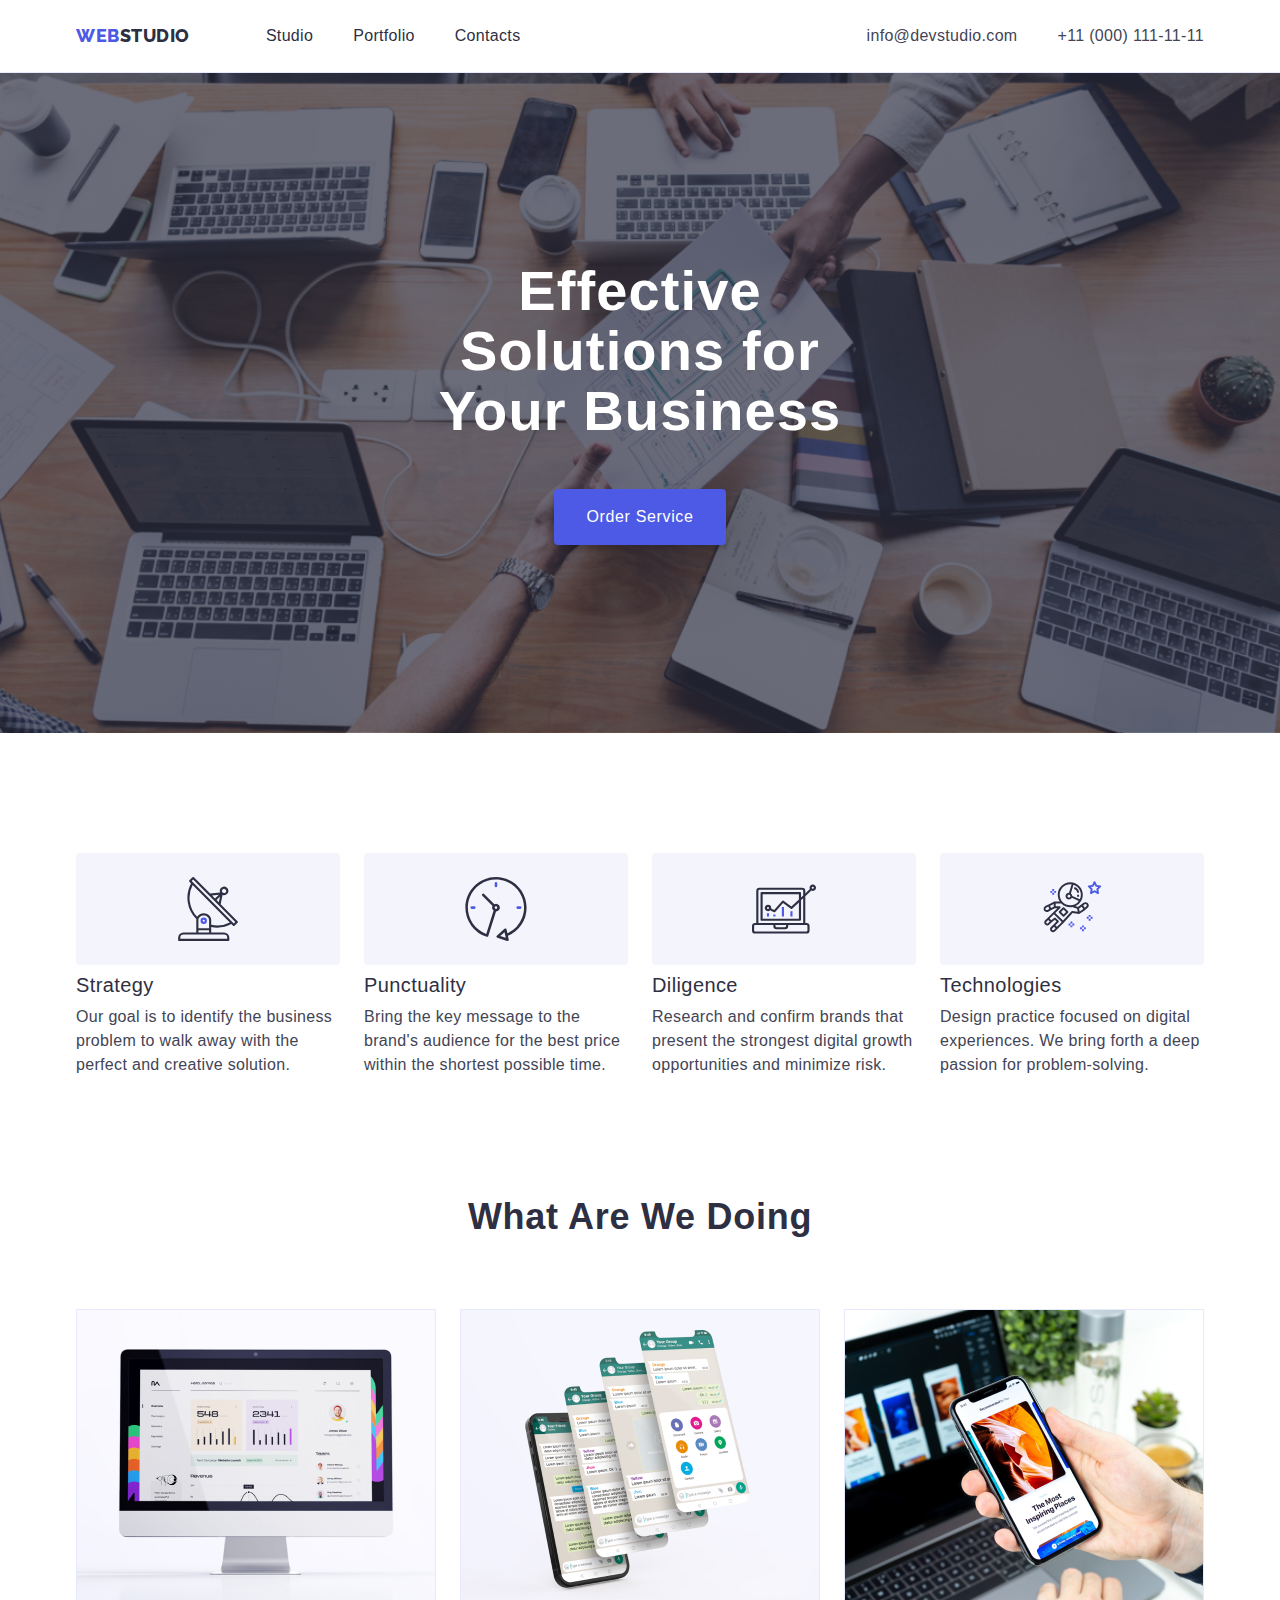
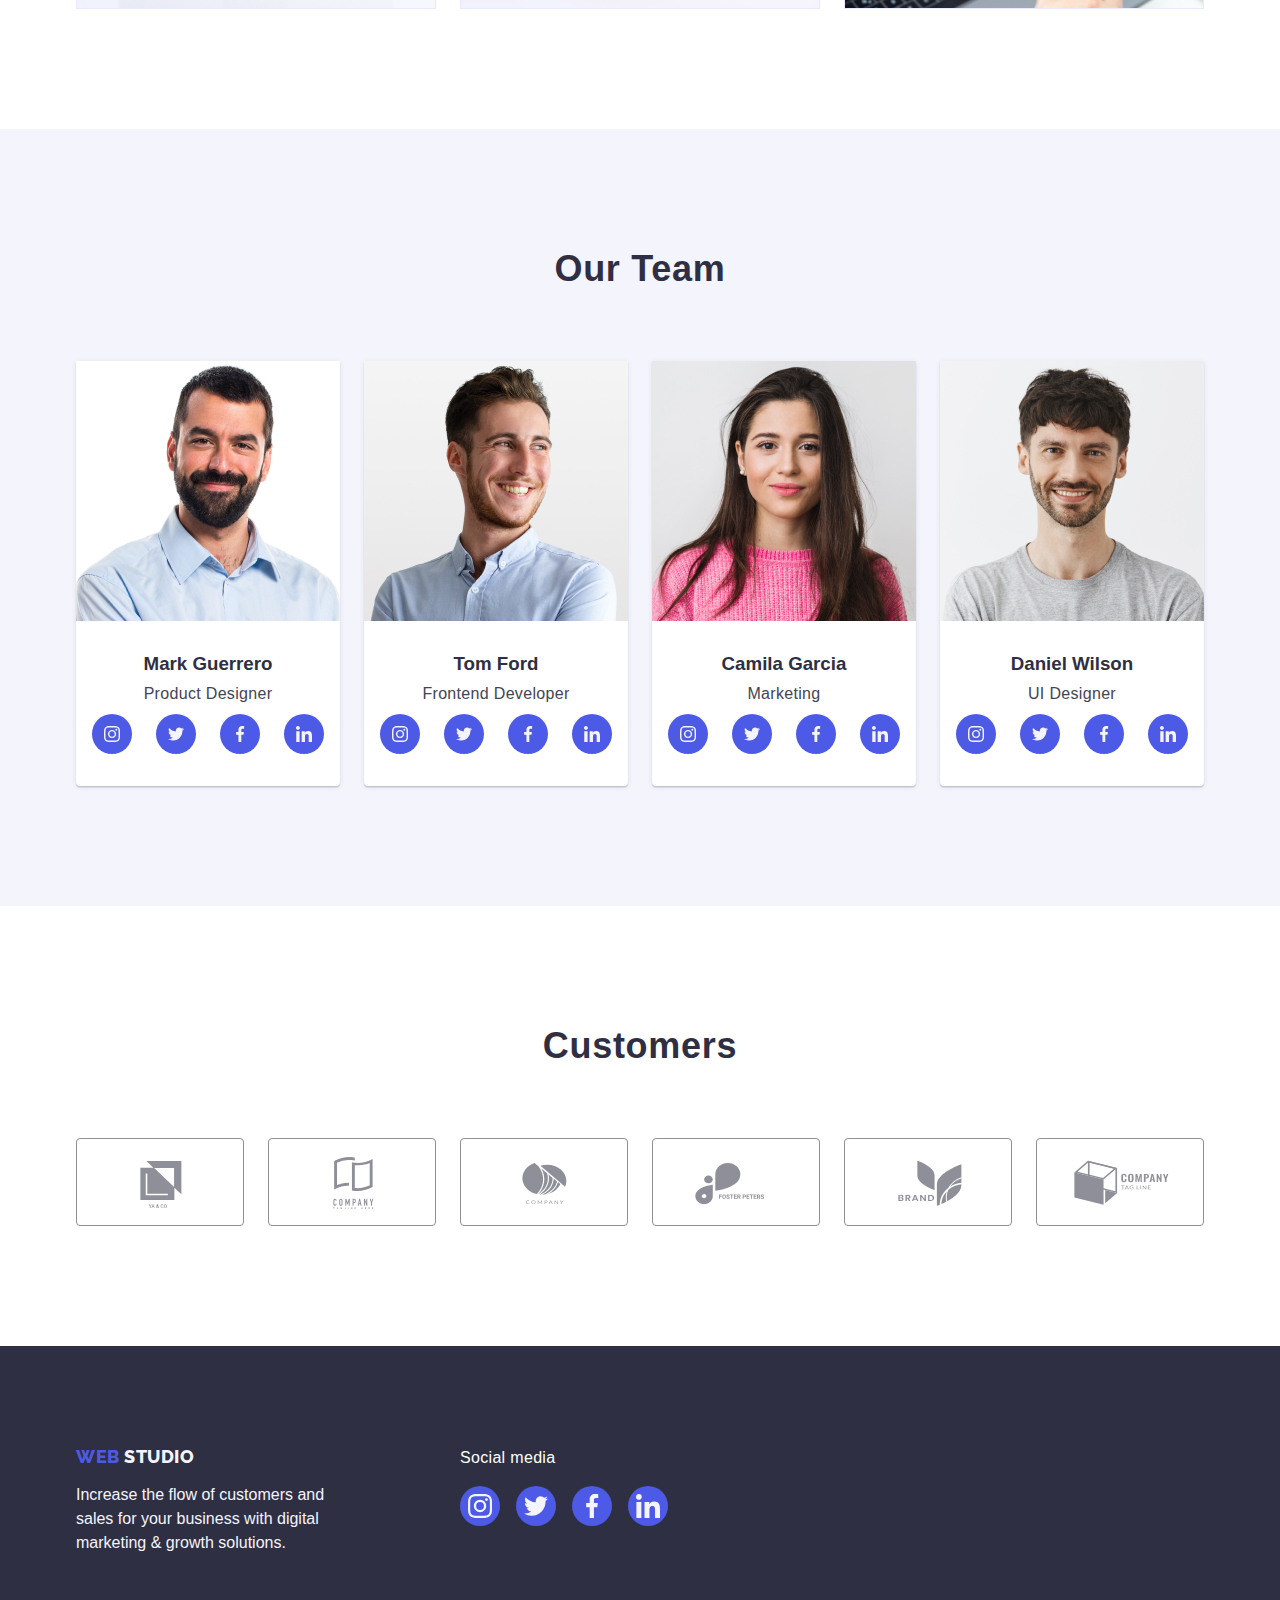
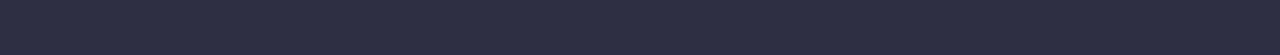
==== index.html @ 5737f711 "/" ====
<!DOCTYPE html>
<html lang="en">
  <head>
    <meta charset="UTF-8" />
    <meta http-equiv="X-UA-Compatible" content="IE=edge" />
    <meta name="viewport" content="width=device-width, initial-scale=1.0" />
    <title>Effective Solutions for Your Business</title>
    <link rel="preconnect" href="https://fonts.googleapis.com" />
    <link rel="preconnect" href="https://fonts.gstatic.com" crossorigin />
    <link
      href="https://fonts.googleapis.com/css2?family=Raleway:wght@800family=Roboto:wght@400;500;700display=swap"
      rel="stylesheet"
    />
    <link rel="stylesheet" href="./css/modern-normalize.min.css" />
    <link rel="stylesheet" href="./css/styles.css" />
  </head>
  <body class="body">
    <!-- Header section      -->
    <header class="header">
      <div class="header-div container">
        <nav class="header-nav">
          <!-- Logo -->

          <a href="./index.html" class="header-logo link"
            >Web <span class="header-span-logo">Studio</span></a
          >

          <!--Menu Nav -->
          <ul class="header-nav-list list">
            <li>
              <a href="./index.html" class="header-list-menu link">Studio</a>
            </li>
            <li>
              <a href="./portfolio.html" class="header-list-menu link"
                >Portfolio</a
              >
            </li>
            <li>
              <a href="" class="header-list-menu link">Contacts</a>
            </li>
          </ul>
        </nav>

        <address class="address">
          <ul class="list-contacts list">
            <li>
              <a href="mailto:info@devstudio.com" class="info link"
                >info@devstudio.com</a
              >
            </li>
            <li>
              <a href="tel:+110001111111" class="info link"
                >+11 (000) 111-11-11
              </a>
            </li>
          </ul>
        </address>
      </div>
    </header>

    <!-- Main    -->
    <main>
      <!-- Hero section   -->

      <section class="hero-section">
        <div class="hero-div container">
          <h1 class="title-hero">Effective Solutions for Your Business</h1>
          <button type="button" class="hero-button">Order Service</button>
        </div>
      </section>

      <!-- section 1  -->
      <section class="section-one">
        <div class="container">
          <h2 class="title-section-one visually-hidden">Our benefits</h2>
          <ul class="setion-one-list list">
            <li class="section-one-list-features">
              <div class="section-one-div">
                <svg class="benefits-icon" width="64" height="64">
                  <use href="./images/icons.svg#icon-antenna"></use> 
                </svg>
              </div>
              <h3 class="title-hthree">Strategy</h3>
              <p class="paragraph-hthree">
                Our goal is to identify the business problem to walk away with
                the perfect and creative solution.
              </p>
            </li>
            <li class="section-one-list-features">
              <div class="section-one-div">
                <svg class="benefits-icon" width="64" height="64">
                  <use href="./images/icons.svg#icon-clock"></use> 
                </svg>
              </div>
              <h3 class="title-hthree">Punctuality</h3>
              <p class="paragraph-hthree">
                Bring the key message to the brand's audience for the best price
                within the shortest possible time.
              </p>
            </li>
            <li class="section-one-list-features">
              <div class="section-one-div">
                <svg class="benefits-icon" width="64" height="64">
                  <use href="./images/icons.svg#icon-diagram"></use> 
                </svg>
              </div>
              <h3 class="title-hthree">Diligence</h3>
              <p class="paragraph-hthree">
                Research and confirm brands that present the strongest digital
                growth opportunities and minimize risk.
              </p>
            </li>
            <li class="section-one-list-features">
              <div class="section-one-div">
                <svg class="benefits-icon" width="64" height="64">
                  <use href="./images/icons.svg#icon-astronaut"></use> 
                </svg>
              </div>
              <h3 class="title-hthree">Technologies</h3>
              <p class="paragraph-hthree">
                Design practice focused on digital experiences. We bring forth a
                deep passion for problem-solving.
              </p>
            </li>
          </ul>
        </div>
      </section>

      <!-- section 2  -->
      <section class="section-two">
        <div class="container">
          <h2 class="title-section">What are we doing</h2>

          <ul class="section-two-list list">
            <li class="section-two-list-work">
              <img src="./images/section-2/img1.jpg" alt="img 1" width="360" />
            </li>
            <li class="section-two-list-work">
              <img src="./images/section-2/img2.jpg" alt="img 2" width="360" />
            </li>
            <li class="section-two-list-work">
              <img src="./images/section-2/img3.jpg" alt="img 3" width="360" />
            </li>
          </ul>
        </div>
      </section>

      <!-- section 3  -->
      <section class="section-three">
        <div class="container">
          <h2 class="title-section">Our Team</h2>
          <ul class="section-three-list list">
            <li class="section-three-list-team">
              <img
                src="./images/section-3/img-1.jpg"
                alt="Product Designer"
                width="264"
              />
              <div class="section-three-div">
                <h3 class="title-team">Mark Guerrero</h3>
                <p class="paragraph-team">Product Designer</p>
                <ul class="team-soc-list list">
                  <li class="team-soc-item">
                    <a
                      href=""
                      class="team-soc-link link"
                      target="_blank"
                      rel="noopener noreferrer"
                      ><svg class="team-soc-icon" width="16" height="16">
                        <use
                          href="./images/icons.svg#icon-instagram" 
                        ></use></svg></a>
                  </li>
                  <li class="team-soc-item">
                    <a
                      href=""
                      class="team-soc-link link"
                      target="_blank"
                      rel="noopener noreferrer"
                      ><svg class="team-soc-icon" width="16" height="16">
                        <use
                          href="./images/icons.svg#icon-twitter" 
                        ></use></svg></a>
                  </li>
                  <li class="team-soc-item">
                    <a
                      href=""
                      class="team-soc-link link"
                      target="_blank"
                      rel="noopener noreferrer"
                      ><svg class="team-soc-icon" width="16" height="16">
                        <use
                          href="./images/icons.svg#icon-facebook" 
                        ></use></svg></a>
                  </li>
                  <li class="team-soc-item">
                    <a
                      href=""
                      class="team-soc-link link"
                      target="_blank"
                      rel="noopener noreferrer"
                      ><svg class="team-soc-icon" width="16" height="16">
                        <use
                          href="./images/icons.svg#icon-linkedin" 
                        ></use></svg></a>
                  </li>
                </ul>
              </div>
            </li>
            <li class="section-three-list-team">
              <img
                src="./images/section-3/img-2.jpg"
                alt="Frontend Developer"
                width="264"
              />
              <div class="section-three-div">
                <h3 class="title-team">Tom Ford</h3>
                <p class="paragraph-team">Frontend Developer</p>
                <ul class="team-soc-list list">
                  <li class="team-soc-item">
                    <a
                      href=""
                      class="team-soc-link link"
                      target="_blank"
                      rel="noopener noreferrer"
                    ><svg class="team-soc-icon" width="16" height="16">
                      <use href="./images/icons.svg#icon-instagram" ></use>
                    </svg></a>
                  </li>
                  <li class="team-soc-item">
                    <a
                      href=""
                      class="team-soc-link link"
                      target="_blank"
                      rel="noopener noreferrer"
                    ><svg class="team-soc-icon" width="16" height="16">
                      <use href="./images/icons.svg#icon-twitter" ></use>
                    </svg></a>
                  </li>
                  <li class="team-soc-item">
                    <a
                      href=""
                      class="team-soc-link link"
                      target="_blank"
                      rel="noopener noreferrer"
                    ><svg class="team-soc-icon" width="16" height="16">
                      <use href="./images/icons.svg#icon-facebook" ></use>
                    </svg></a>
                  </li>
                  <li class="team-soc-item">
                    <a
                      href=""
                      class="team-soc-link link"
                      target="_blank"
                      rel="noopener noreferrer"
                    ><svg class="team-soc-icon" width="16" height="16">
                      <use href="./images/icons.svg#icon-linkedin" ></use>
                    </svg></a>
                  </li>
                </ul>
              </div>
            </li>
            <li class="section-three-list-team">
              <img
                src="./images/section-3/img-3.jpg"
                alt="Marketing"
                width="264"
              />
              <div class="section-three-div">
                <h3 class="title-team">Camila Garcia</h3>
                <p class="paragraph-team">Marketing</p>
                <ul class="team-soc-list list">
                  <li class="team-soc-item">
                    <a
                      href=""
                      class="team-soc-link link"
                      target="_blank"
                      rel="noopener noreferrer"
                    > <svg class="team-soc-icon" width="16" height="16">
                      <use href="./images/icons.svg#icon-instagram" ></use>
                    </svg></a>
                  </li>
                  <li class="team-soc-item">
                    <a
                      href=""
                      class="team-soc-link link"
                      target="_blank"
                      rel="noopener noreferrer"
                    > <svg class="team-soc-icon" width="16" height="16">
                      <use href="./images/icons.svg#icon-twitter" ></use>
                    </svg></a>
                  </li>
                  <li class="team-soc-item">
                    <a
                      href=""
                      class="team-soc-link link"
                      target="_blank"
                      rel="noopener noreferrer"
                    > <svg class="team-soc-icon" width="16" height="16">
                      <use href="./images/icons.svg#icon-facebook" ></use>
                    </svg></a>
                  </li>
                  <li class="team-soc-item">
                    <a
                      href=""
                      class="team-soc-link link"
                      target="_blank"
                      rel="noopener noreferrer"
                    > <svg class="team-soc-icon" width="16" height="16">
                      <use href="./images/icons.svg#icon-linkedin" ></use>
                    </svg></a>
                  </li>
                </ul>
              </div>
            </li>
            <li class="section-three-list-team">
              <img
                src="./images/section-3/img-4.jpg"
                alt="UI Designer"
                width="264"
              />
              <div class="section-three-div">
                <h3 class="title-team">Daniel Wilson</h3>
                <p class="paragraph-team">UI Designer</p>
                <ul class="team-soc-list list">
                  <li class="team-soc-item">
                    <a
                      href=""
                      class="team-soc-link link"
                      target="_blank"
                      rel="noopener noreferrer"
                    ><svg class="team-soc-icon" width="16" height="16">
                      <use href="./images/icons.svg#icon-instagram" ></use>
                    </svg></a>
                  </li>
                  <li class="team-soc-item">
                    <a
                      href=""
                      class="team-soc-link link"
                      target="_blank"
                      rel="noopener noreferrer"
                    ><svg class="team-soc-icon" width="16" height="16">
                      <use href="./images/icons.svg#icon-twitter" ></use>
                    </svg></a>
                  </li>
                  <li class="team-soc-item">
                    <a
                      href=""
                      class="team-soc-link link"
                      target="_blank"
                      rel="noopener noreferrer"
                    ><svg class="team-soc-icon" width="16" height="16">
                      <use href="./images/icons.svg#icon-facebook" ></use>
                    </svg></a>
                  </li>
                  <li class="team-soc-item">
                    <a
                      href=""
                      class="team-soc-link link"
                      target="_blank"
                      rel="noopener noreferrer"
                    ><svg class="team-soc-icon" width="16" height="16">
                      <use href="./images/icons.svg#icon-linkedin" ></use>
                    </svg></a>
                  </li>
                </ul>
              </div>
            </li>
          </ul>
        </div>
      </section>

      <!-- Customers -->
      <section class="customers">
        <div class="container">
          <h2 class="title-section">Customers</h2>
          <ul class="customers-list list">
            <li class="customers-item">
              <a href="" class="customers-link link">
                <svg class="customers-icon" width="104" height="56">
                  <use href="./images/icons.svg#icon-Logo_1"></use> 
                </svg>
              </a>
            </li>
            <li class="customers-item">
              <a href="" class="customers-link link">
                <svg class="customers-icon" width="104" height="56">
                  <use href="./images/icons.svg#icon-Logo_2"></use> 
                </svg>
              </a>
            </li>
            <li class="customers-item">
              <a href="" class="customers-link link">
                <svg class="customers-icon" width="104" height="56">
                  <use href="./images/icons.svg#icon-Logo_3"></use> 
                </svg>
              </a>
            </li>
            <li class="customers-item">
              <a href="" class="customers-link link">
                <svg class="customers-icon" width="104" height="56">
                  <use href="./images/icons.svg#icon-Logo_4"></use> 
                </svg>
              </a>
            </li>
            <li class="customers-item">
              <a href="" class="customers-link link">
                <svg class="customers-icon" width="104" height="56">
                  <use href="./images/icons.svg#icon-Logo_5"></use> 
                </svg>
              </a>
            </li>
            <li class="customers-item">
              <a href="" class="customers-link link">
                <svg class="customers-icon" width="104" height="56">
                  <use href="./images/icons.svg#icon-Logo_6"></use> 
                </svg>
              </a>
            </li>
          </ul>
        </div>
      </section>
    </main>

    <!-- Footer srction     -->
    <footer class="footer">
      <div class="footer-div container">
        <div class="footer-div-logo">
          <a href="./index.html" class="footer-logo link"
          >Web <span class="footer-span-logo">Studio</span></a
        >
        <p class="footer-paragraph">
          Increase the flow of customers and sales for your business with
          digital marketing & growth solutions.
        </p>
      </div>
      <div>
        <p class="footer-soc-paragraph">Social media</p>
        <ul class="footer-soc-list list">
          <li class="footer-soc-item">
            <a href="" class="footer-soc-link link" target="_blank" rel="noopener noreferrer"><svg class="footer-soc-icon" width="24" height="24">
              <use href="./images/icons.svg#icon-instagram" ></use>
            </svg></a></li>
          <li class="footer-soc-item">
            <a href="" class="footer-soc-link link" target="_blank" rel="noopener noreferrer"><svg class="footer-soc-icon" width="24" height="24">
              <use href="./images/icons.svg#icon-twitter" ></use>
            </svg></a></li>
          <li class="footer-soc-item">
            <a href="" class="footer-soc-link link" target="_blank" rel="noopener noreferrer"><svg class="footer-soc-icon" width="24" height="24">
              <use href="./images/icons.svg#icon-facebook" ></use>
            </svg></a></li>
          <li class="footer-soc-item">
            <a href="" class="footer-soc-link link" target="_blank" rel="noopener noreferrer"><svg class="footer-soc-icon" width="24" height="24">
              <use href="./images/icons.svg#icon-linkedin" ></use>
            </svg></a></li>
        </ul>
      </div>
      </div>
    </footer>
  </body>
</html>
---- css/styles.css ----
:root {
  --color-iris: #4d5ae5;
  --color-ocean: #404bbf;
  --color-green: #31d0aa;
  --color-slate: #434455;
  --color-light-slate: #8e8f99;
  --color-cornflowe: #e7e9fc;
  --color-cloud: #f4f4fd;
  --color-grey: #2e2f42;
  --color-white: #ffffff;
  --color-dairy: #fcfcfc;
}

h1,
h2,
h3,
p {
  margin: 0;
}

img {
  display: block;
}

.link {
  text-decoration: none;
}

.list {
  list-style: none;
  padding: 0;
  margin: 0;
}

.container {
  margin: 0 auto;
  width: 1158px;
  padding: 0 15px;
}

@keyframes move_up {
}

.body {
  font-family: Roboto, sans-serif;
  color: #434455;
  background-color: #ffffff;
}
header {
  border-bottom: 1px solid #e7e9fc;
  box-shadow: 0px 2px 1px rgba(46, 47, 66, 0.08),
    0px 1px 1px rgba(46, 47, 66, 0.16), 0px 1px 6px rgba(46, 47, 66, 0.08);
}
.header-div {
  display: flex;
}

.header-nav {
  display: flex;
  align-items: center;
}

.header-logo {
  font-family: Raleway, sans-serif;
  color: #4d5ae5;
  font-weight: 800;
  font-size: 18px;
  line-height: 1.17;
  letter-spacing: 0.03em;
  text-transform: uppercase;
  margin-right: 76px;
  display: flex;
  flex-direction: row;
  align-items: center;
  padding: 0px;
}

.header-nav-list {
  display: flex;
  gap: 40px;
}

.header-span-logo {
  color: #2e2f42;
}

.info {
  font-size: 16px;
  line-height: 1.5;
  letter-spacing: 0.02em;
  color: #434455;
  padding: 24px 0;
  display: block;
}

a :hover,
a :focus {
  color: #404bbf;
}

.info:hover,
.info:focus {
  color: #404bbf;
}

.hero-button {
  font-family: Roboto, sans-serif;
  font-weight: 500;
  font-size: 16px;
  line-height: 1.5;
  letter-spacing: 0.04em;
  background-color: #4d5ae5;
  color: #ffffff;
  cursor: pointer;
  padding: 16px 32px;
  display: block;
  min-width: 169px;
  height: 56px;
  border: none;
  border-radius: 4px;
  margin-left: auto;
  margin-right: auto;
  gap: 10px;
  margin-top: 48px;
  box-shadow: 0px 4px 4px rgba(0, 0, 0, 0.15);
}

/* Section One  */

.section-one {
  padding: 120px 0;
}

.title-section-one {
  margin-bottom: 8px;
}

.visually-hidden {
  position: absolute;
  width: 1px;
  height: 1px;
  margin: -1px;
  border: 0;
  padding: 0;
  white-space: nowrap;
  clip-path: inset(100%);
  clip: rect(0 0 0 0);
  overflow: hidden;
  list-style: none;
}

.setion-one-list {
  display: flex;
  gap: 24px;
  padding-left: 0;
  margin: 0;
}

.section-one-list-features {
  width: calc((100% - 72px) / 4);
}

.section-one-div {
  display: flex;
  align-items: center;
  justify-content: center;
  height: 112px;
  background-color: #f4f4fd;
  border-radius: 4px;
  margin-bottom: 8px;
}

button:hover,
button:focus {
  color: #ffffff;
  background-color: #404bbf;
}

.header-list-menu {
  font-weight: 500;
  font-size: 16px;
  line-height: 1.5;
  letter-spacing: 0.02em;
  color: #2e2f42;
  padding: 24px 0;
  display: block;
}

.header-list-menu:hover,
.header-list-menu:focus {
  color: #404bbf;
}

.list-contacts {
  display: flex;
  gap: 40px;
}

.hero-section {
  background-color: #2e2f42;
  padding: 188px 0;
  max-width: 1440px;
  background-image: linear-gradient(
      rgba(46, 47, 66, 0.7),
      rgba(46, 47, 66, 0.7)
    ),
    url(../images/backgrounds/people-office.jpg);
  background-repeat: no-repeat;
  background-position: center;
  background-size: cover;
  margin: 0 auto;
}

.title-hero {
  max-width: 496px;
  margin-left: auto;
  margin-right: auto;
  font-size: 56px;
  line-height: 1.07;
  text-align: center;
  letter-spacing: 0.02em;
  color: #ffffff;
}

.address {
  line-height: 1.5;
  letter-spacing: 0.002em;
  color: #434455;
  margin-left: auto;
  font-style: normal;
}

.section-two {
  padding-bottom: 120px;
}
.section-two-list {
  display: flex;
  gap: 24px;
  padding-left: 0;
}

.section-two-list-work {
  width: calc((100% - 48px) / 3);
}

.title-section {
  font-size: 36px;
  line-height: 1.11;
  text-align: center;
  text-transform: capitalize;
  letter-spacing: 0.02em;
  color: #2e2f42;
  margin-bottom: 72px;
}

.title-htwo {
  font-weight: 500;
  font-size: 20px;
  line-height: 1.2;
  letter-spacing: 0.02em;
  color: #2e2f42;
  margin-bottom: 8px;
}

.text {
  line-height: 1.5;
  letter-spacing: 0.02em;
  font-size: 16px;
  color: #434455;
  line-height: 24px;
}

.section-three {
  padding: 120px 0;
  background: #f4f4fd;
}

.section-three-list {
  display: flex;
  gap: 24px;
  padding-left: 0;
}

.section-three-list-team {
  background-color: #ffffff;
  width: calc((100% - 72px) / 4);
  border-radius: 0px 0px 4px 4px;
  box-shadow: 0px 1px 6px rgba(46, 47, 66, 0.08),
    0px 1px 1px rgba(46, 47, 66, 0.16), 0px 2px 1px rgba(46, 47, 66, 0.08);
}
.section-three-div {
  padding: 32px 16px;
}

.title-hthree {
  font-weight: 500;
  font-size: 20px;
  line-height: 1.2;
  letter-spacing: 0.02em;
  color: #2e2f42;
  margin-bottom: 8px;
}

.paragraph-hthree {
  color: #434455;
  line-height: 1.5;
  letter-spacing: 0.02em;
  font-size: 16px;
  line-height: 24px;
  text-align: left;
}

.paragraph-team {
  color: #434455;
  line-height: 1.5;
  letter-spacing: 0.02em;
  font-size: 16px;
  line-height: 24px;
  text-align: center;
  margin-bottom: 8px;
}

.title-team {
  color: #2e2f42;
  text-align: center;
  margin-bottom: 8px;
}

.team-soc-list {
  display: flex;
  justify-content: center;
  gap: 24px;
}

.team-soc-item {
  width: 40px;
  height: 40px;
  fill: #f4f4fd;
}

.team-soc-link {
  width: 100%;
  height: 100%;
  background: #4d5ae5;
  border-radius: 50%;
  display: flex;
  align-items: center;
  justify-content: center;
}
.team-soc-link:hover,
.team-soc-link:focus {
  background-color: #404bbf;
}

/* Customers */

.customers {
  padding-top: 120px;
  padding-bottom: 120px;
}

.customers-list {
  display: flex;
  gap: 24px;
}

.customers-item {
  width: calc((100% - 120px) / 6);
  height: 88px;
}

.customers-link {
  width: 100%;
  height: 100%;
  border: 1px solid #8e8f99;
  border-radius: 4px;
  display: flex;
  align-items: center;
  justify-content: center;
  color: #8e8f99;
}

.customers-link:hover,
.customers-link:focus {
  border-color: #404bbf;
  color: #404bbf;
}

.customers-link:hover,
.customers-link:focus .customers-icon {
  fill: #404bbf;
}

.customers-icon {
  fill: currentColor;
}

/* Footer  */

.footer {
  background-color: #2e2f42;
  padding-top: 100px;
  padding-bottom: 100px;
}

.footer-div {
  display: flex;
  align-items: baseline;
}

.footer-div-logo {
  margin-right: 120px;
}

.footer-logo {
  font-family: Raleway, sans-serif;
  color: #4d5ae5;
  font-weight: 800;
  font-size: 18px;
  line-height: 1.17;
  letter-spacing: 0.03em;
  text-transform: uppercase;
  display: inline-block;
  margin-bottom: 16px;
}
.footer-span-logo {
  color: #f4f4fd;
}

.footer-paragraph {
  max-width: 264px;
  color: #f4f4fd;
  line-height: 24px;
}

.footer-soc-paragraph {
  font-weight: 500;
  font-size: 16px;
  line-height: 1.5;
  letter-spacing: 0.02em;
  color: #ffffff;
  margin-bottom: 16px;
}

.footer-soc-list {
  display: flex;
  gap: 16px;
}

.footer-soc-item {
  width: 40px;
  height: 40px;
}

.footer-soc-link {
  width: 100%;
  height: 100%;
  background-color: #4d5ae5;
  border-radius: 50%;
  display: flex;
  align-items: center;
  justify-content: center;
}

.footer-soc-link:hover,
.footer-soc-link:focus {
  background-color: #31d0aa;
}

.footer-soc-icon {
  fill: #f4f4fd;
}

/* Portfolio  */

.pfl-main-section {
  padding: 96px 0 120px;
}

.pfl-buttons {
  display: flex;
  justify-content: center;
  gap: 24px;
  margin-bottom: 72px;
}



.pfl-main-button {
  font-family: Roboto, sans-serif;
  font-weight: 500;
  font-size: 16px;
  line-height: 1.5;
  letter-spacing: 0.04em;
  cursor: pointer;
  list-style: none;
  color: #4d5ae5;
  background-color: #f4f4fd;
  padding: 12px 24px;
  border: 1px solid #e7e9fc;
  border-radius: 4px;
}

.pfl-main-button:hover,
.pfl-main-button:focus {
  border: 1px solid transparent;
  box-shadow: 0px 3px 1px rgba(0, 0, 0, 0.1), 0px 2px 1px rgba(0, 0, 0, 0.08),
    0px 2px 2px rgba(0, 0, 0, 0.12);
}

.pfl-list {
  display: flex;
  flex-wrap: wrap;
  column-gap: 24px;
  row-gap: 48px;
}

.pfl-row-list {
  width: calc((100% - 48px) / 3);
  position: relative;
}

.cards-cover-text{
  position: absolute;
  top: 0;
  color: #F4F4FD;
  font-size: 16px ;
  line-height: 1.5;
  letter-spacing: 0.02em;
  padding: 40px 32px;
  background-color: #4d5ae5;
  height: 100%;
  width: 100%;
  transform: translateY(100%);
  transition: transform 250ms cubic-bezier(0.4, 0, 0.2, 1); 
}

.pfl-row-link {
  display: block;
}

.pfl-row-link:hover,
.pfl-row-link:focus {
  box-shadow: 0px 1px 6px rgba(46, 47, 66, 0.08),
    0px 1px 1px rgba(46, 47, 66, 0.16), 0px 2px 1px rgba(46, 47, 66, 0.08);
}

.pfl-main-div {
  padding: 32px 16px;
  border: 1px solid #e7e9fc;
  border-top: none;
}

/* ICONS */
.team-soc-icon {
  width: 16px;
  height: 16px;
}
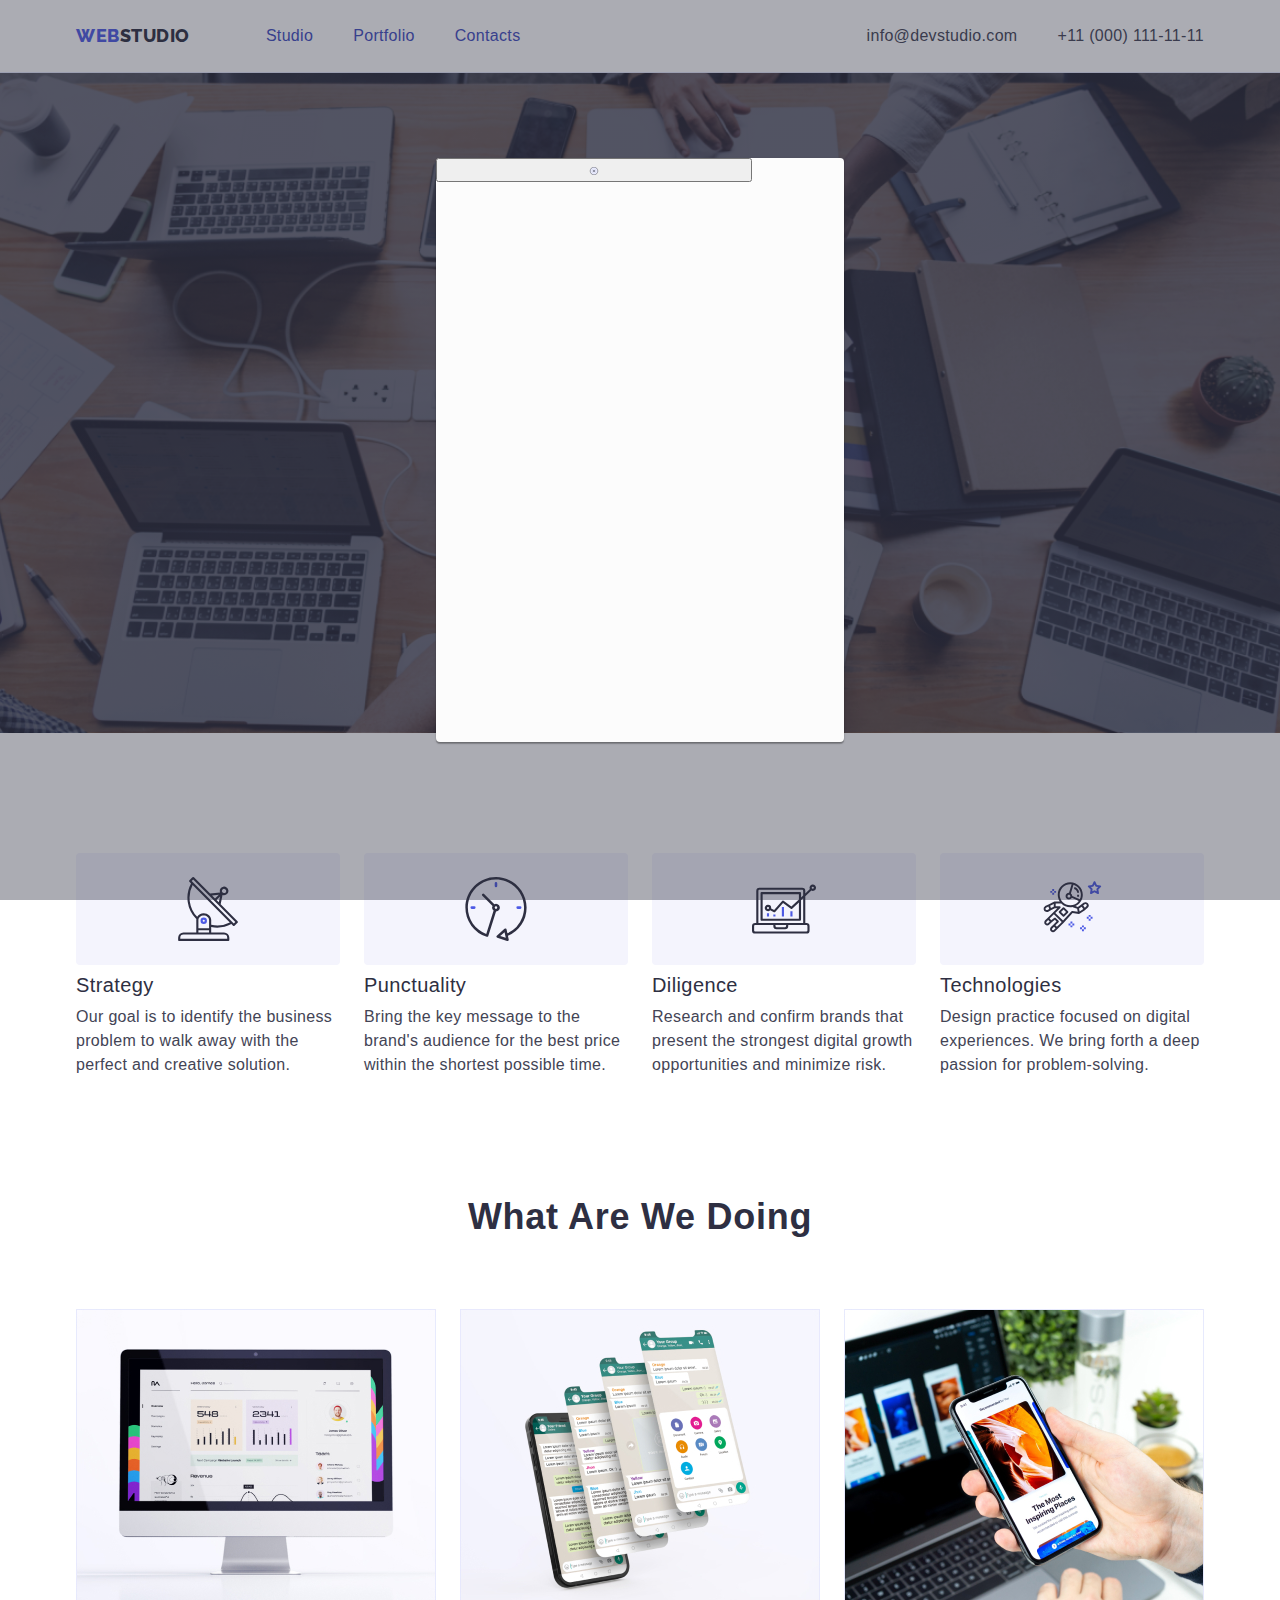
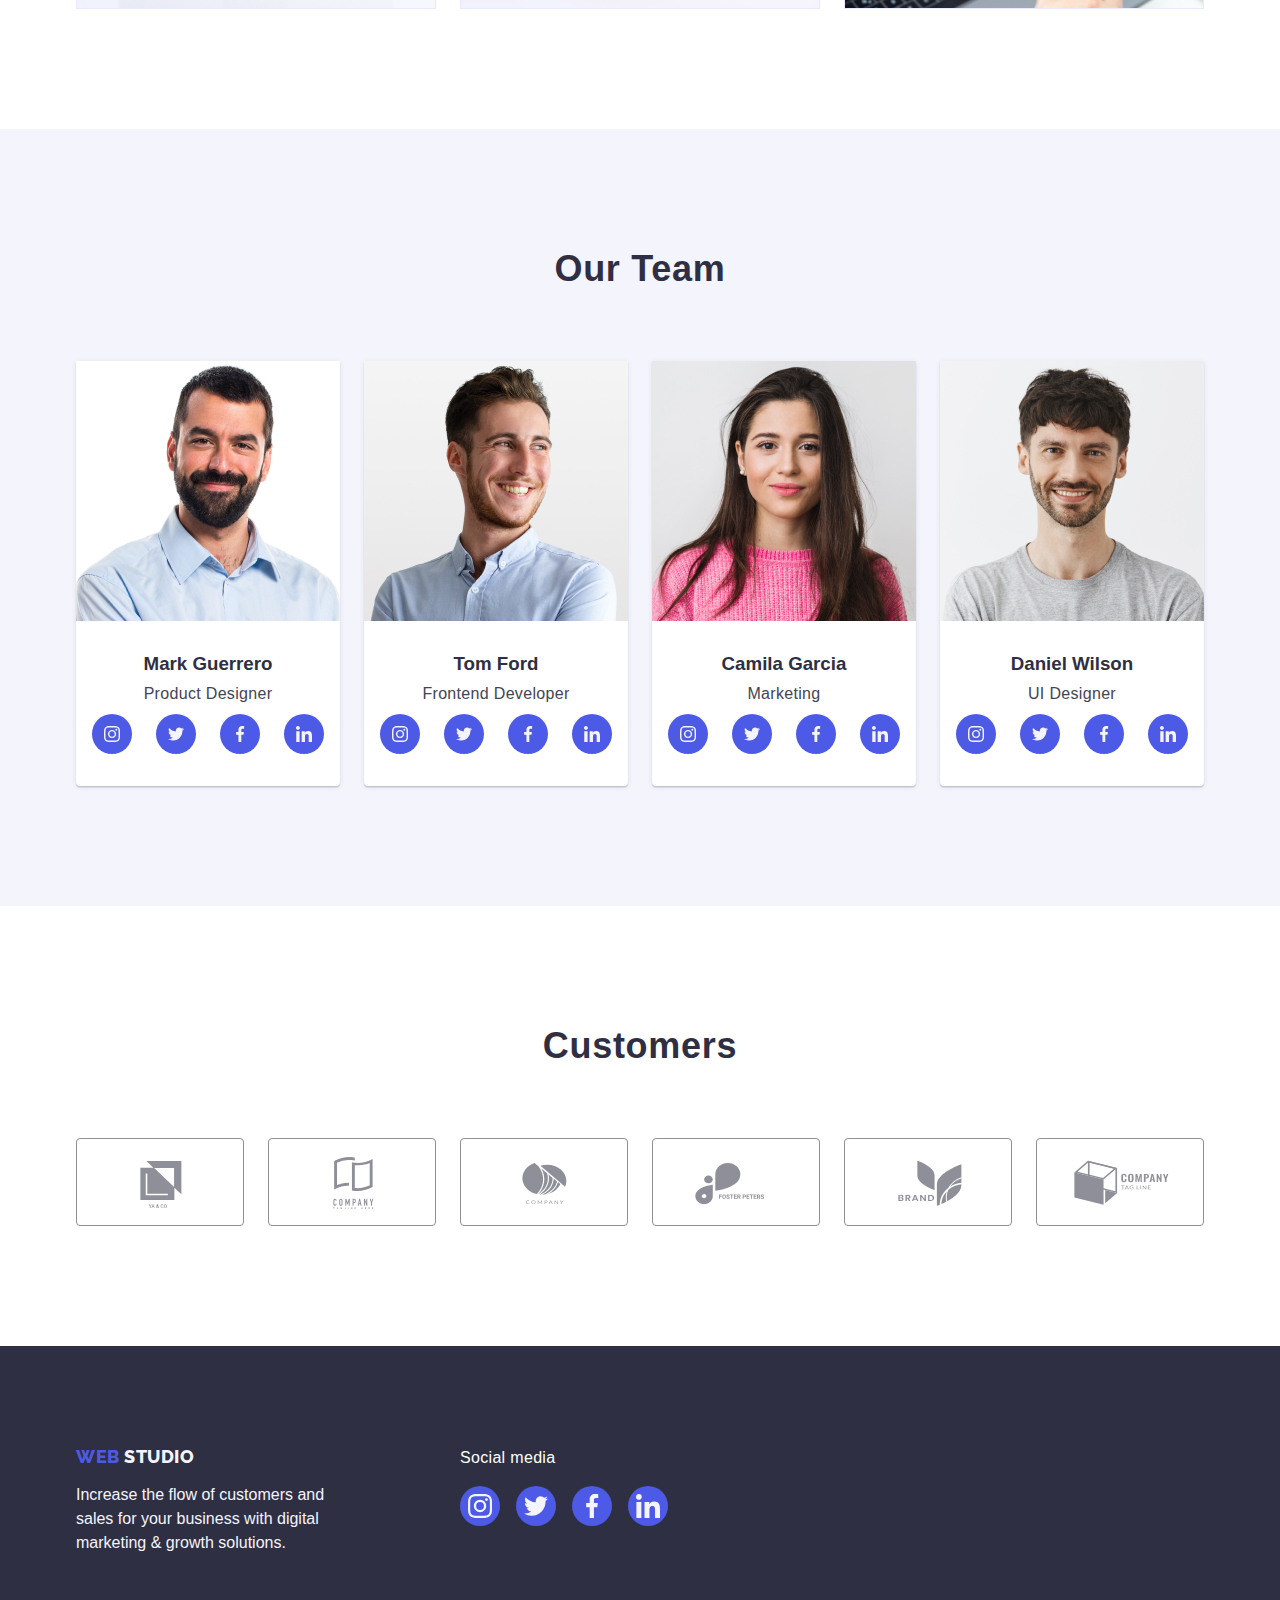
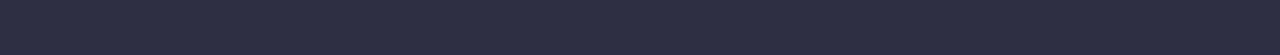
==== commit c985e25c: "." ====
--- a/index.html
+++ b/index.html
@@ -65,7 +65,7 @@
       <section class="hero-section">
         <div class="hero-div container">
           <h1 class="title-hero">Effective Solutions for Your Business</h1>
-          <button type="button" class="hero-button">Order Service</button>
+          <button type="button" class="hero-button" data-modal-open>Order Service</button>
         </div>
       </section>
 
@@ -457,5 +457,14 @@
       </div>
       </div>
     </footer>
+    <div class="backdrop">
+      <div class="modal">
+        <button class="modal-button" type="button"> 
+          <svg class="modal-icon" widht="8" height="8">
+            <use href="./images/icons.svg#icon-close-2"></use>
+          </svg> 
+        </button>
+      </div>
+    </div>
   </body>
 </html>
--- a/css/styles.css
+++ b/css/styles.css
@@ -38,9 +38,6 @@
   padding: 0 15px;
 }
 
-@keyframes move_up {
-}
-
 .body {
   font-family: Roboto, sans-serif;
   color: #434455;
@@ -91,6 +88,7 @@
   color: #434455;
   padding: 24px 0;
   display: block;
+  transition: color 250ms cubic-bezier(0.4, 0, 0.2, 1);
 }
 
 a :hover,
@@ -177,13 +175,25 @@
 }
 
 .header-list-menu {
+  display: block;
   font-weight: 500;
   font-size: 16px;
   line-height: 1.5;
   letter-spacing: 0.02em;
-  color: #2e2f42;
   padding: 24px 0;
-  display: block;
+  position: relative;
+  color: #404bbf;
+  transition: color 250ms cubic-bezier(0.4, 0, 0.2, 1);
+}
+
+.header-list-menu::after {
+  content: '';
+  position: absolute;
+  left: 0;
+  bottom: -1px;
+  height: 4px;
+  background-color: #404bbf;
+  border-radius: 2px;
 }
 
 .header-list-menu:hover,
@@ -346,6 +356,7 @@
   display: flex;
   align-items: center;
   justify-content: center;
+  transition: background-color 250ms cubic-bezier(0.4, 0, 0.2, 1);
 }
 .team-soc-link:hover,
 .team-soc-link:focus {
@@ -378,6 +389,8 @@
   align-items: center;
   justify-content: center;
   color: #8e8f99;
+  transition: border-color 250ms cubic-bezier(0.4, 0, 0.2, 1),
+    color 250ms cubic-bezier(0.4, 0, 0.2, 1);
 }
 
 .customers-link:hover,
@@ -460,6 +473,7 @@
   display: flex;
   align-items: center;
   justify-content: center;
+  transition: background-color 250ms cubic-bezier(0.4, 0, 0.2, 1);
 }
 
 .footer-soc-link:hover,
@@ -483,8 +497,6 @@
   gap: 24px;
   margin-bottom: 72px;
 }
-
-
 
 .pfl-main-button {
   font-family: Roboto, sans-serif;
@@ -499,6 +511,10 @@
   padding: 12px 24px;
   border: 1px solid #e7e9fc;
   border-radius: 4px;
+  transition: color 250ms cubic-bezier(0.4, 0, 0.2, 1),
+    background-color 250ms cubic-bezier(0.4, 0, 0.2, 1),
+    border-color 250ms cubic-bezier(0.4, 0, 0.2, 1),
+    box-shadow 250ms cubic-bezier(0.4, 0, 0.2, 1);
 }
 
 .pfl-main-button:hover,
@@ -517,14 +533,18 @@
 
 .pfl-row-list {
   width: calc((100% - 48px) / 3);
+}
+
+.cards-cover-wrap {
   position: relative;
-}
-
-.cards-cover-text{
+  overflow: hidden;
+}
+
+.cards-cover-text {
   position: absolute;
   top: 0;
-  color: #F4F4FD;
-  font-size: 16px ;
+  color: #f4f4fd;
+  font-size: 16px;
   line-height: 1.5;
   letter-spacing: 0.02em;
   padding: 40px 32px;
@@ -532,11 +552,12 @@
   height: 100%;
   width: 100%;
   transform: translateY(100%);
-  transition: transform 250ms cubic-bezier(0.4, 0, 0.2, 1); 
+  transition: transform 250ms cubic-bezier(0.4, 0, 0.2, 1);
 }
 
 .pfl-row-link {
   display: block;
+  transition: box-shadow 250ms cubic-bezier(0.4, 0, 0.2, 1);
 }
 
 .pfl-row-link:hover,
@@ -545,6 +566,11 @@
     0px 1px 1px rgba(46, 47, 66, 0.16), 0px 2px 1px rgba(46, 47, 66, 0.08);
 }
 
+.pfl-row-link:hover .cards-cover-text,
+.pfl-row-link:focus .cards-cover-text {
+  transform: translateY(0%);
+}
+
 .pfl-main-div {
   padding: 32px 16px;
   border: 1px solid #e7e9fc;
@@ -556,3 +582,37 @@
   width: 16px;
   height: 16px;
 }
+
+.backdrop {
+  position: fixed;
+  top: 0;
+  left: 0;
+  width: 100%;
+  height: 100%;
+  background-color: rgba(46, 47, 66, 0.4);
+  transition: opacity 250ms cubic-bezier(0.4, 0, 0.2, 1),
+    visibility 250ms cubic-bezier(0.4, 0, 0.2, 1);
+}
+
+.modal {
+  position: absolute;
+  top: 50%;
+  left: 50%;
+  transform: translate(-50%, -50%) scale(1);
+  width: 408px;
+  min-height: 584px;
+  background: #fcfcfc;
+  border-radius: 4px;
+  box-shadow: 0px 1px 1px rgba(0, 0, 0, 0.14), 0px 1px 3px rgba(0, 0, 0, 0.12),
+    0px 2px 1px rgba(0, 0, 0, 0.2);
+  transition: transform 250ms cubic-bezier(0.4, 0, 0.2, 1);
+}
+
+.modal-icon{ 
+  transition: fill 250ms cubic-bezier(0.4, 0, 0.2, 1);
+}
+
+.modal-button:hover,
+.modal-button:focus {
+  fill: #ffffff;
+}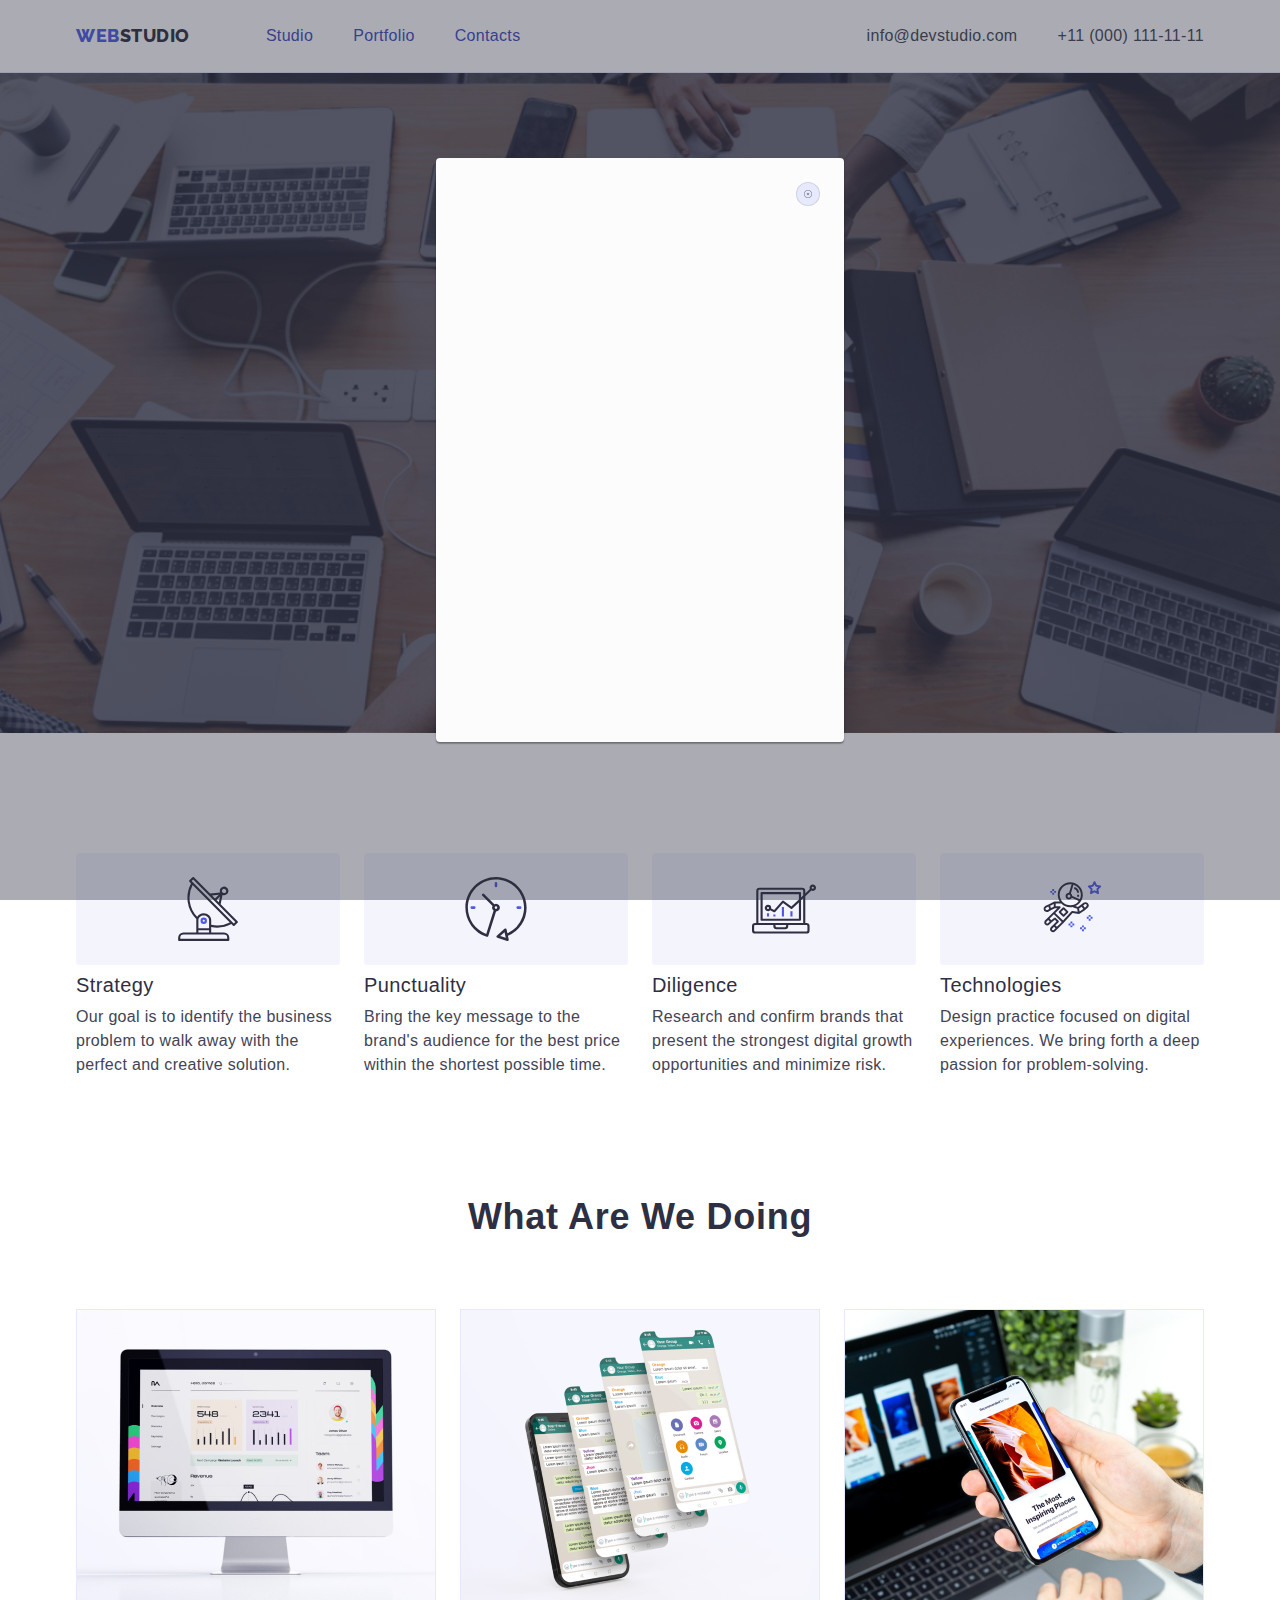
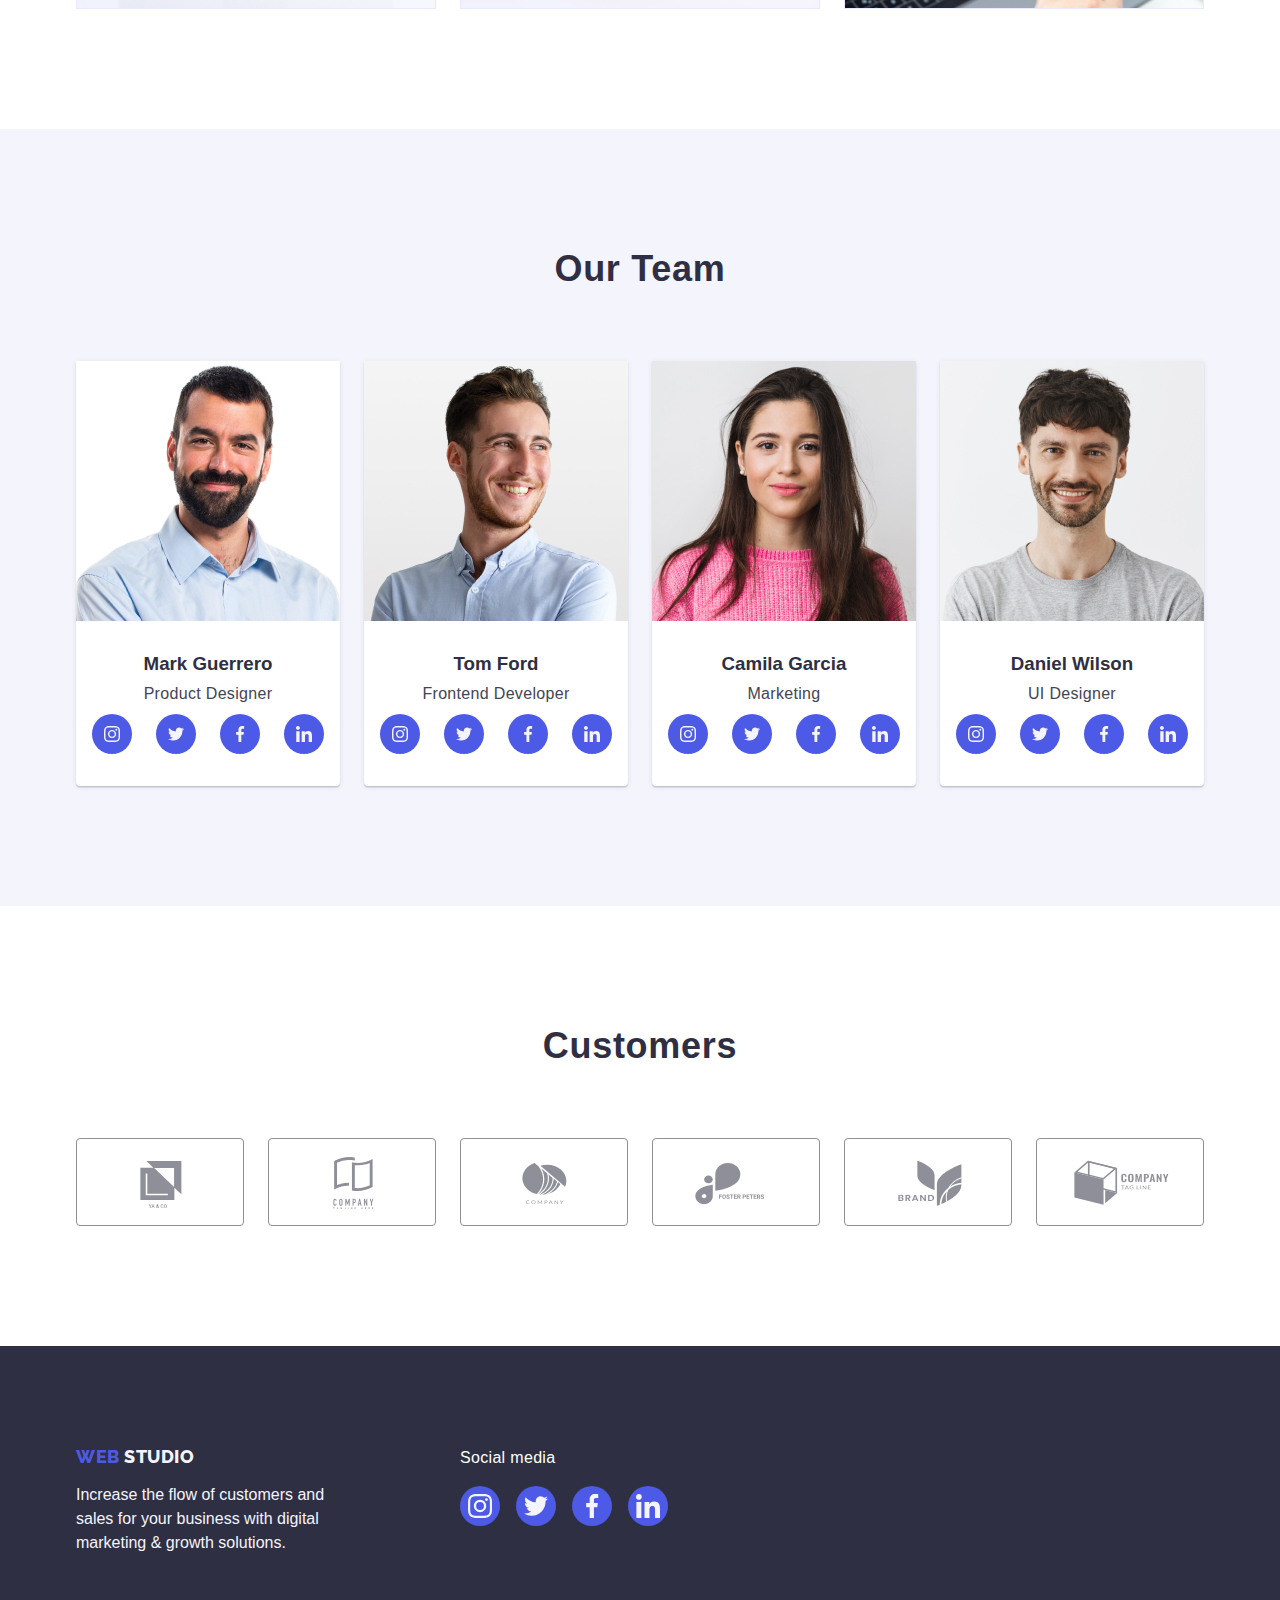
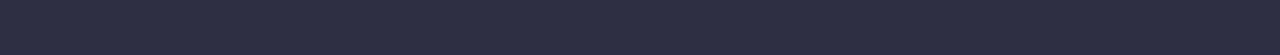
==== commit 034044d7: "." ====
--- a/index.html
+++ b/index.html
@@ -459,8 +459,8 @@
     </footer>
     <div class="backdrop">
       <div class="modal">
-        <button class="modal-button" type="button"> 
-          <svg class="modal-icon" widht="8" height="8">
+        <button class="modal-button" type="button" data-modal-close> 
+          <svg class="modal-icon" width="8" height="8">
             <use href="./images/icons.svg#icon-close-2"></use>
           </svg> 
         </button>
--- a/css/styles.css
+++ b/css/styles.css
@@ -121,6 +121,7 @@
   gap: 10px;
   margin-top: 48px;
   box-shadow: 0px 4px 4px rgba(0, 0, 0, 0.15);
+  transition: background-color 250ms cubic-bezier(0.4, 0, 0.2, 1);
 }
 
 /* Section One  */
@@ -608,11 +609,29 @@
   transition: transform 250ms cubic-bezier(0.4, 0, 0.2, 1);
 }
 
-.modal-icon{ 
+.modal-icon {
   transition: fill 250ms cubic-bezier(0.4, 0, 0.2, 1);
+}
+
+.modal-button {
+  position: absolute;
+  top: 24px;
+  right: 24px;
+  width: 24px;
+  height: 24px;
+  border-radius: 50%;
+  display: flex;
+  align-items: center;
+  justify-content: center;
+  background-color: #e7e9fc;
+  border: 1px solid rgba(0, 0, 0, 0.1);
+  padding: 0;
+  cursor: pointer;
+  transition: background-color 250ms cubic-bezier(0.4, 0, 0.2, 1),
+    border 250ms cubic-bezier(0.4, 0, 0.2, 1);
 }
 
 .modal-button:hover,
 .modal-button:focus {
   fill: #ffffff;
-}+}
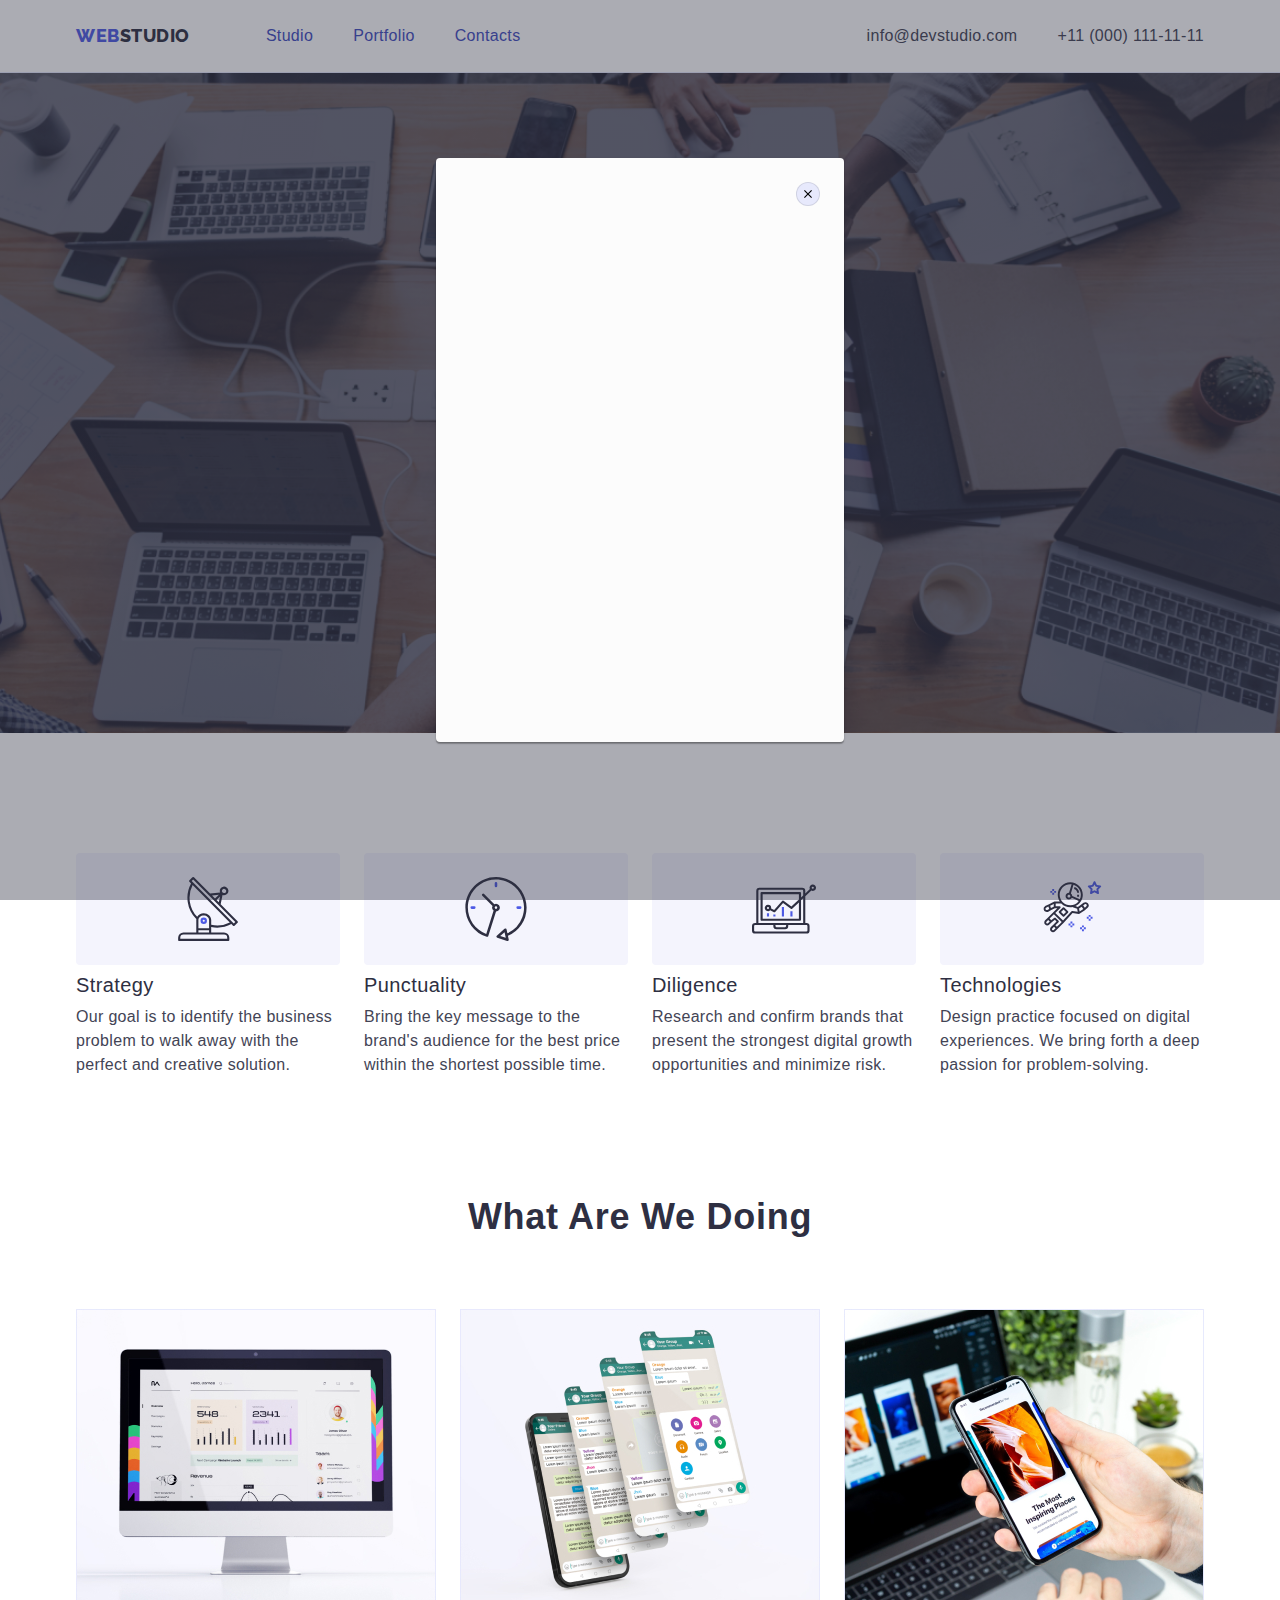
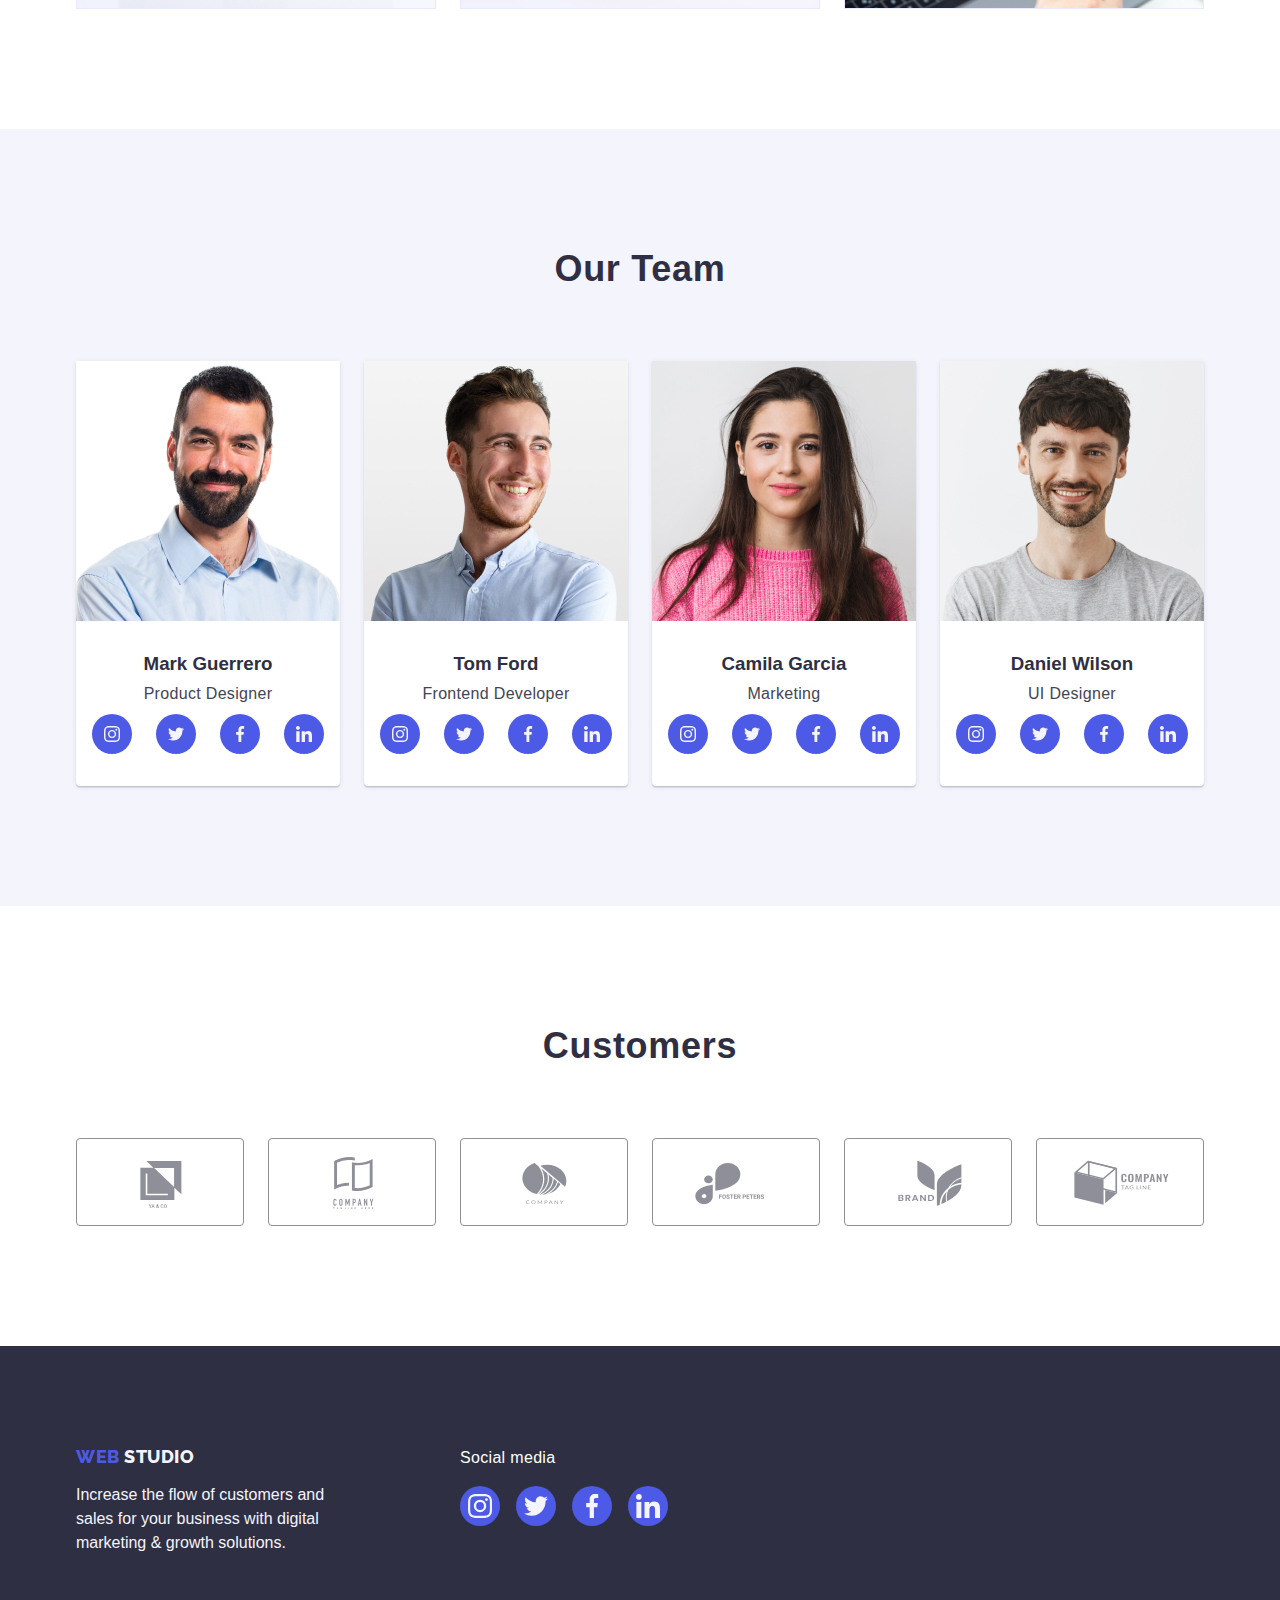
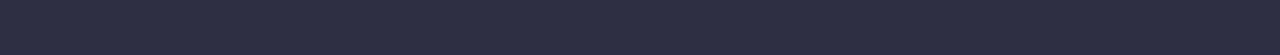
==== commit d8386498: "." ====
--- a/index.html
+++ b/index.html
@@ -457,11 +457,11 @@
       </div>
       </div>
     </footer>
-    <div class="backdrop">
+    <div class="backdrop" data-modal>
       <div class="modal">
-        <button class="modal-button" type="button" data-modal-close> 
+        <button class="modal-close" type="button" data-modal-close> 
           <svg class="modal-icon" width="8" height="8">
-            <use href="./images/icons.svg#icon-close-2"></use>
+            <use href="./images/icons.svg#icon-data-modal-close"></use>
           </svg> 
         </button>
       </div>
--- a/css/styles.css
+++ b/css/styles.css
@@ -613,7 +613,7 @@
   transition: fill 250ms cubic-bezier(0.4, 0, 0.2, 1);
 }
 
-.modal-button {
+.modal-close {
   position: absolute;
   top: 24px;
   right: 24px;
@@ -631,7 +631,10 @@
     border 250ms cubic-bezier(0.4, 0, 0.2, 1);
 }
 
-.modal-button:hover,
-.modal-button:focus {
+
+.modal-close:hover,
+.modal-close:focus { 
+  background-color: #404bbf;
+  border: none;
   fill: #ffffff;
-}
+}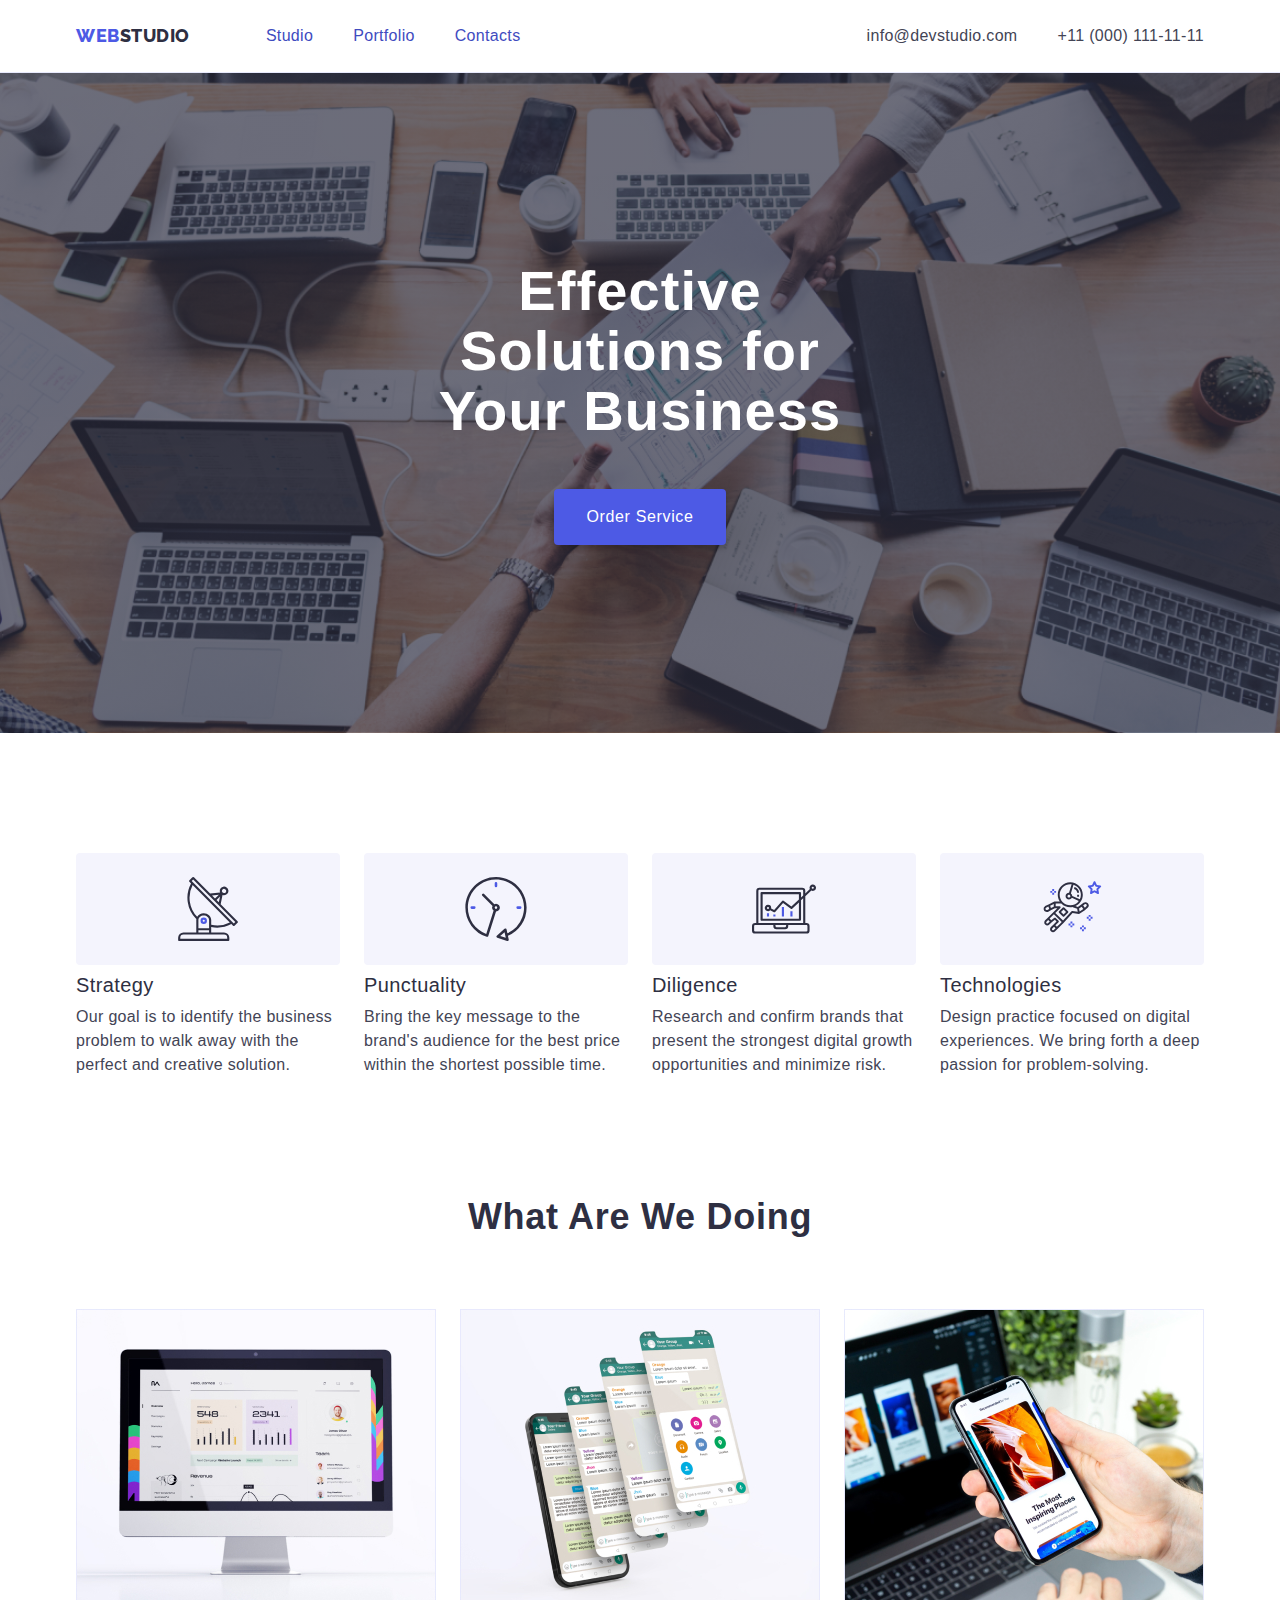
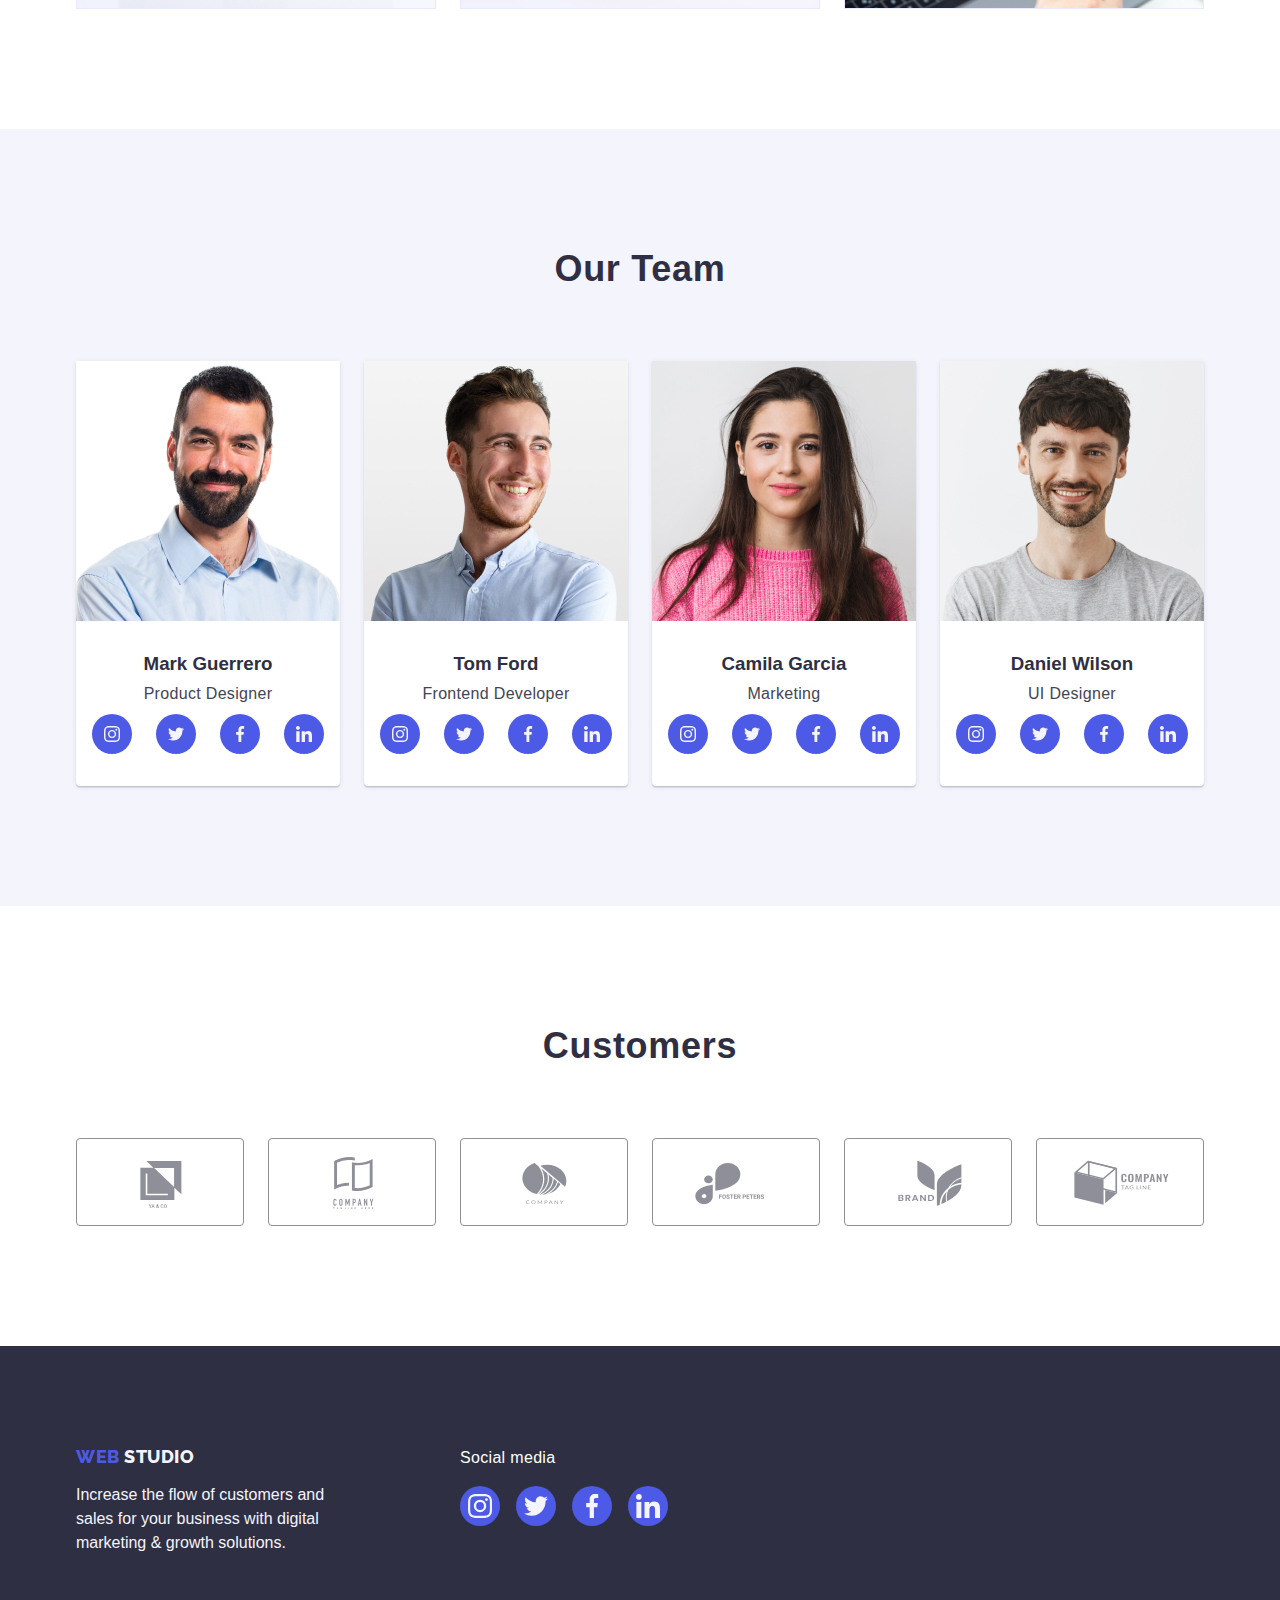
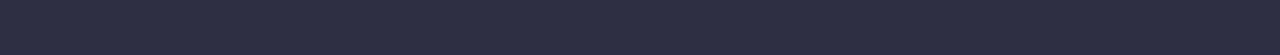
==== commit 7a3f268e: "." ====
--- a/index.html
+++ b/index.html
@@ -457,7 +457,7 @@
       </div>
       </div>
     </footer>
-    <div class="backdrop" data-modal>
+    <div class="backdrop is-hidden" data-modal>
       <div class="modal">
         <button class="modal-close" type="button" data-modal-close> 
           <svg class="modal-icon" width="8" height="8">
@@ -466,5 +466,6 @@
         </button>
       </div>
     </div>
+    <script src="./js/modal.js"></script>
   </body>
 </html>
--- a/css/styles.css
+++ b/css/styles.css
@@ -637,4 +637,10 @@
   background-color: #404bbf;
   border: none;
   fill: #ffffff;
+}
+
+.is-hidden {
+  opacity: 0;
+  visibility: hidden;
+  pointer-events: none;
 }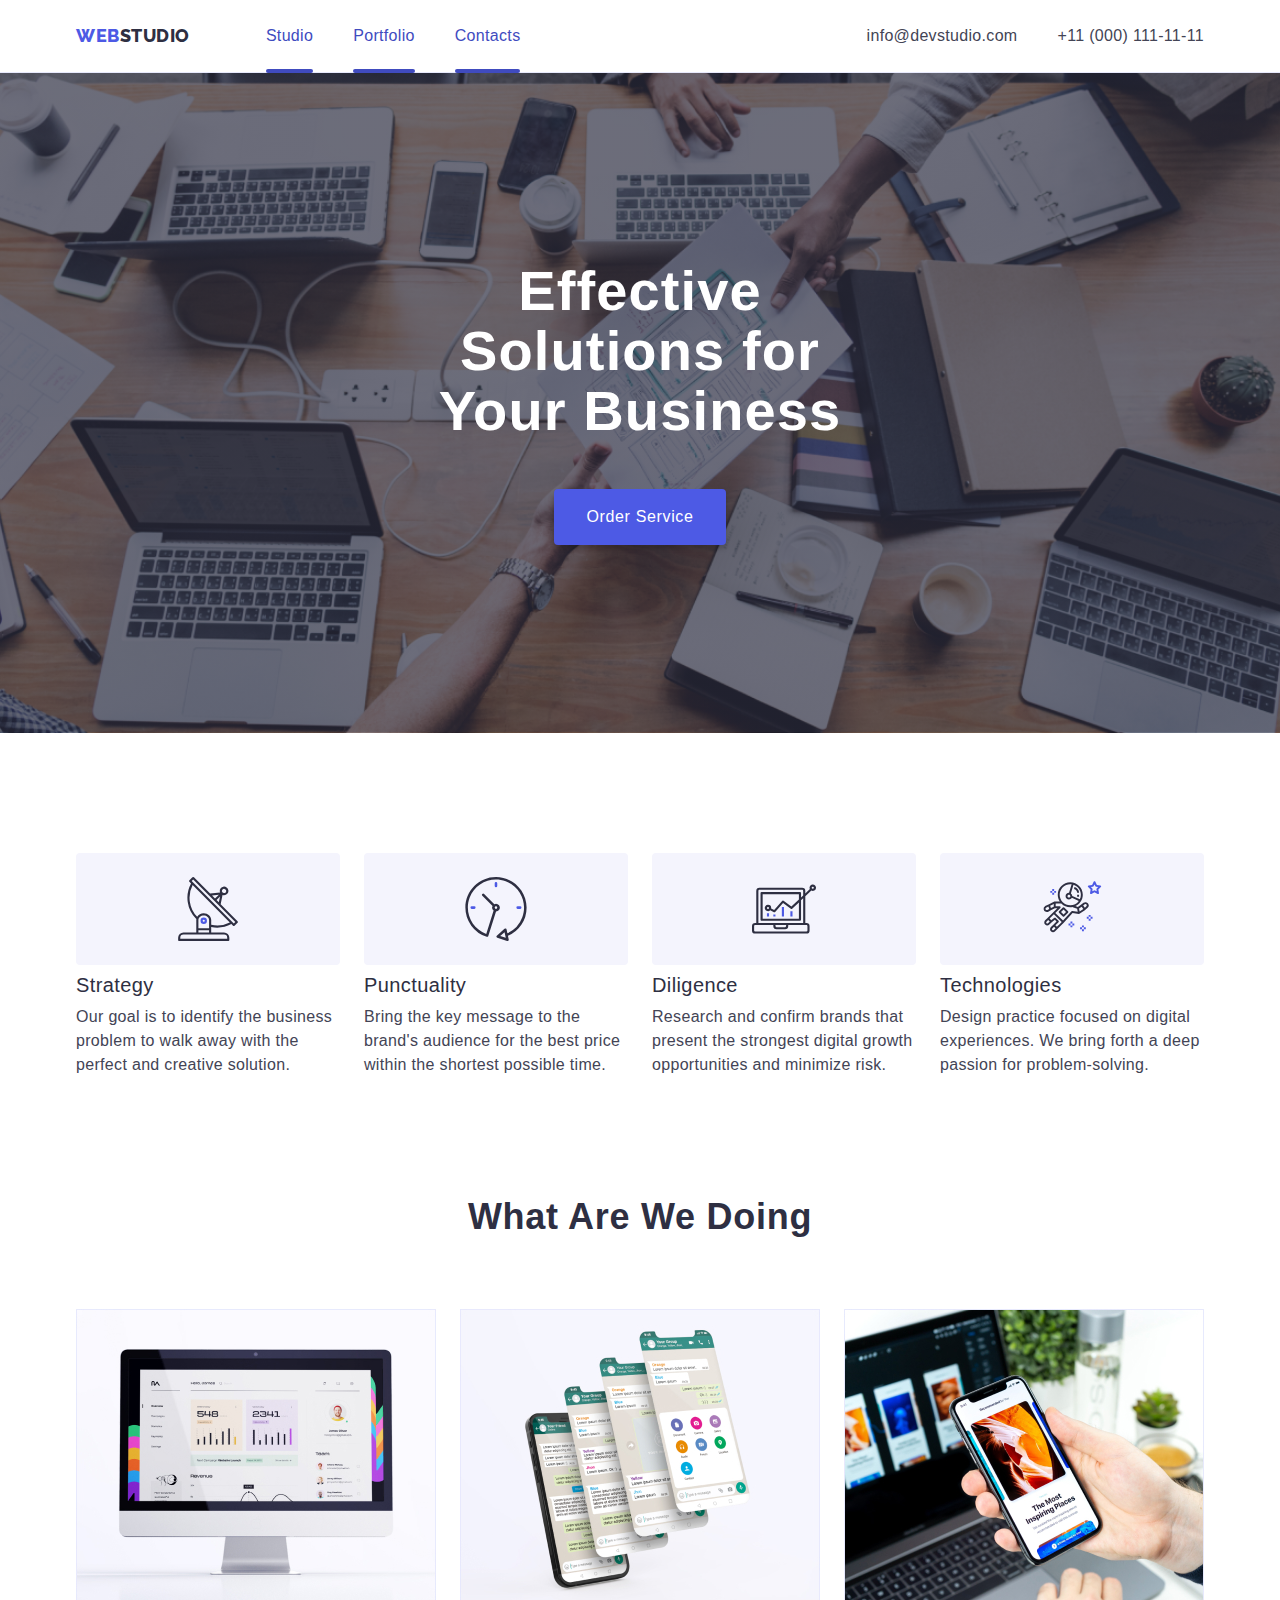
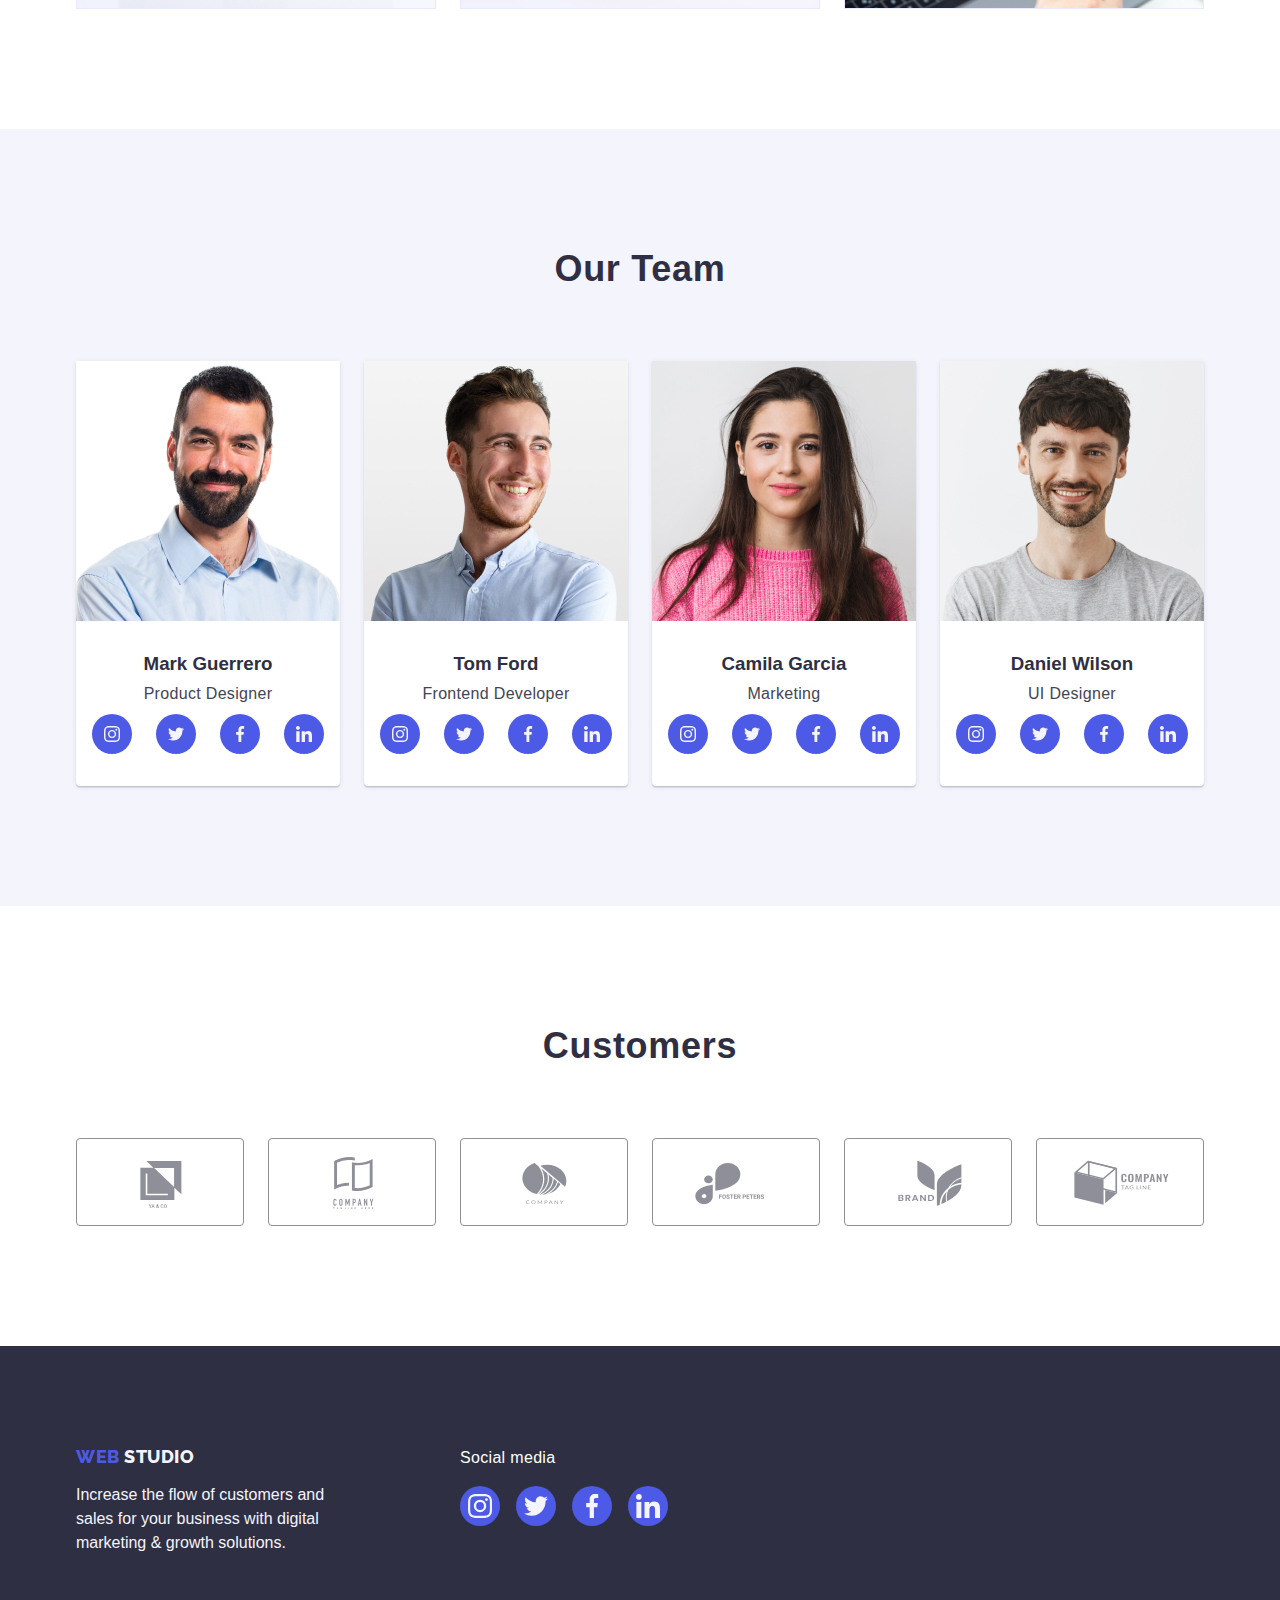
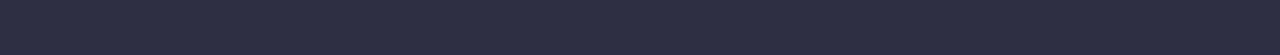
==== commit 6f733836: "." ====
--- a/index.html
+++ b/index.html
@@ -28,15 +28,15 @@
           <!--Menu Nav -->
           <ul class="header-nav-list list">
             <li>
-              <a href="./index.html" class="header-list-menu link">Studio</a>
+              <a href="./index.html" class="header-list-menu link current">Studio</a>
             </li>
             <li>
-              <a href="./portfolio.html" class="header-list-menu link"
+              <a href="./portfolio.html" class="header-list-menu link current"
                 >Portfolio</a
               >
             </li>
             <li>
-              <a href="" class="header-list-menu link">Contacts</a>
+              <a href="" class="header-list-menu link current">Contacts</a>
             </li>
           </ul>
         </nav>
--- a/css/styles.css
+++ b/css/styles.css
@@ -187,12 +187,18 @@
   transition: color 250ms cubic-bezier(0.4, 0, 0.2, 1);
 }
 
-.header-list-menu::after {
+.header-list-menu.current{
+  color: #404bbf;
+}
+
+
+.header-list-menu:after {
   content: '';
   position: absolute;
   left: 0;
   bottom: -1px;
   height: 4px;
+  width: 100%;
   background-color: #404bbf;
   border-radius: 2px;
 }
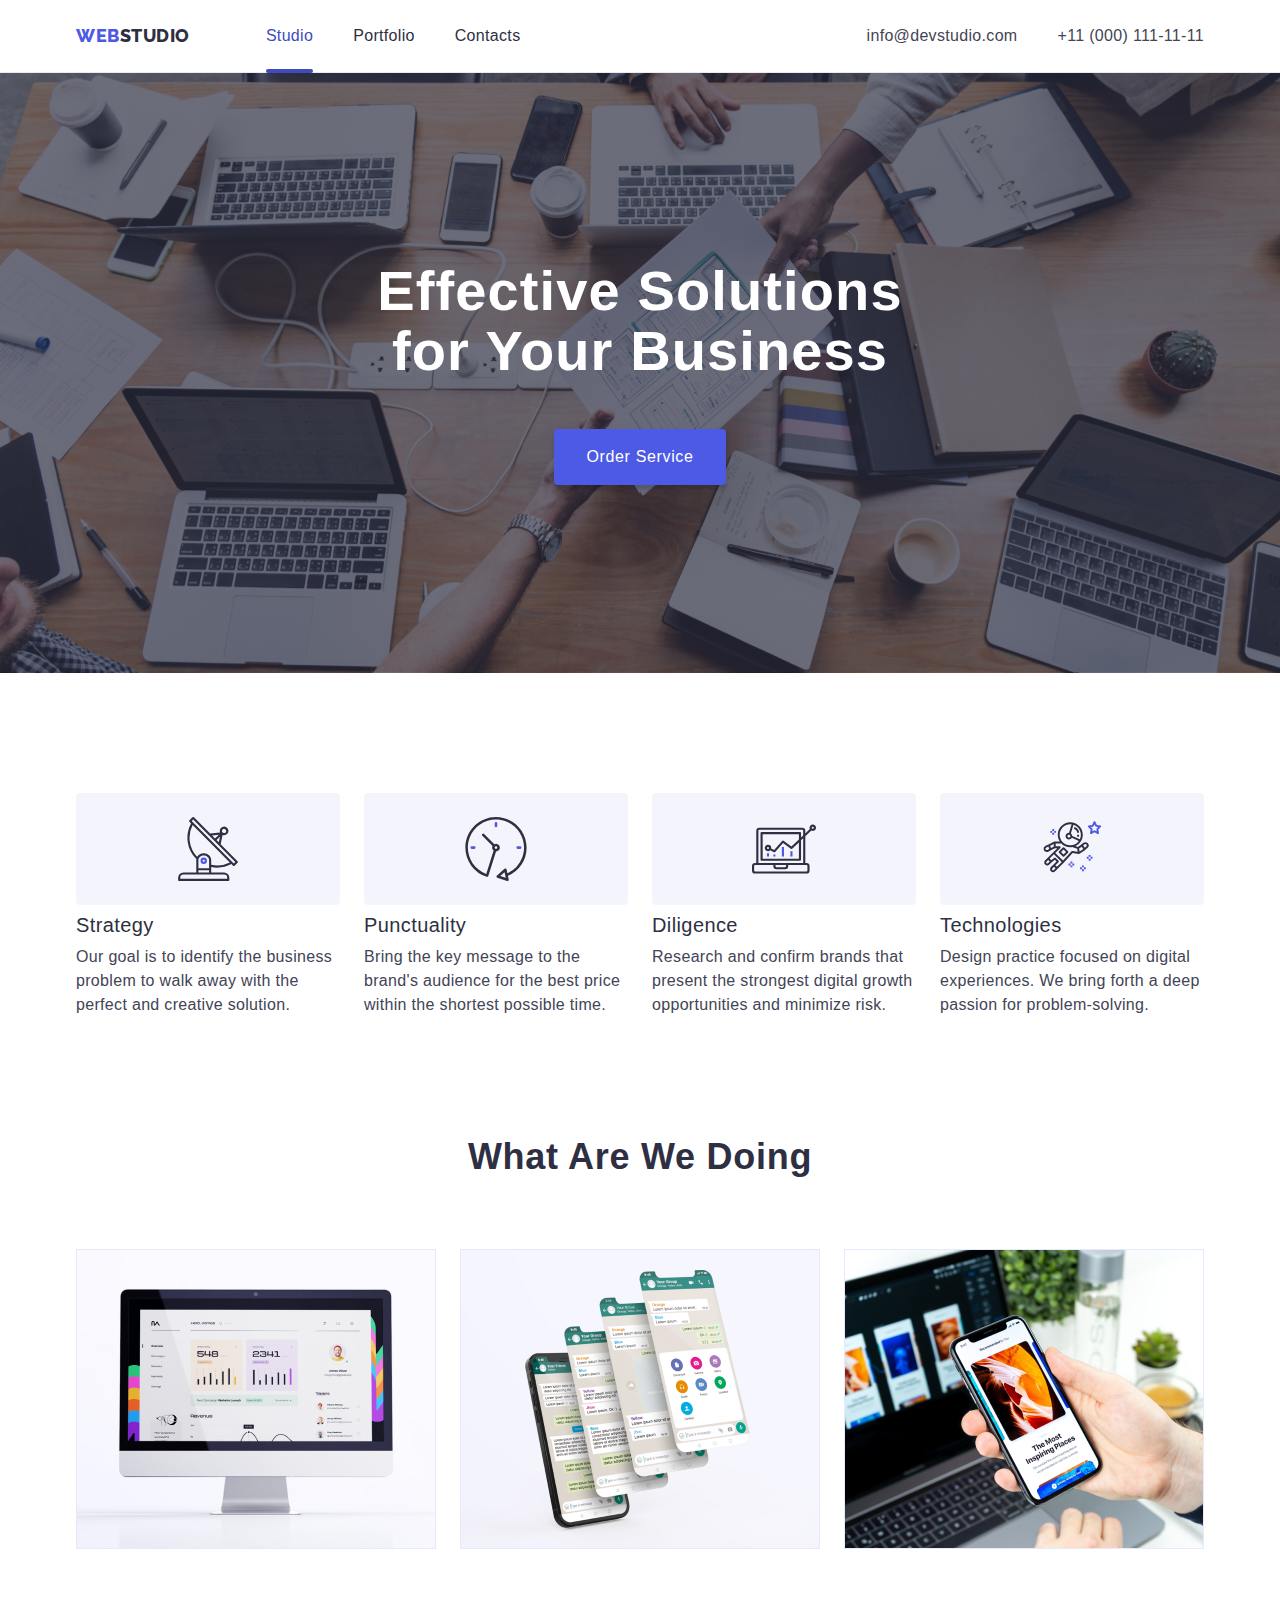
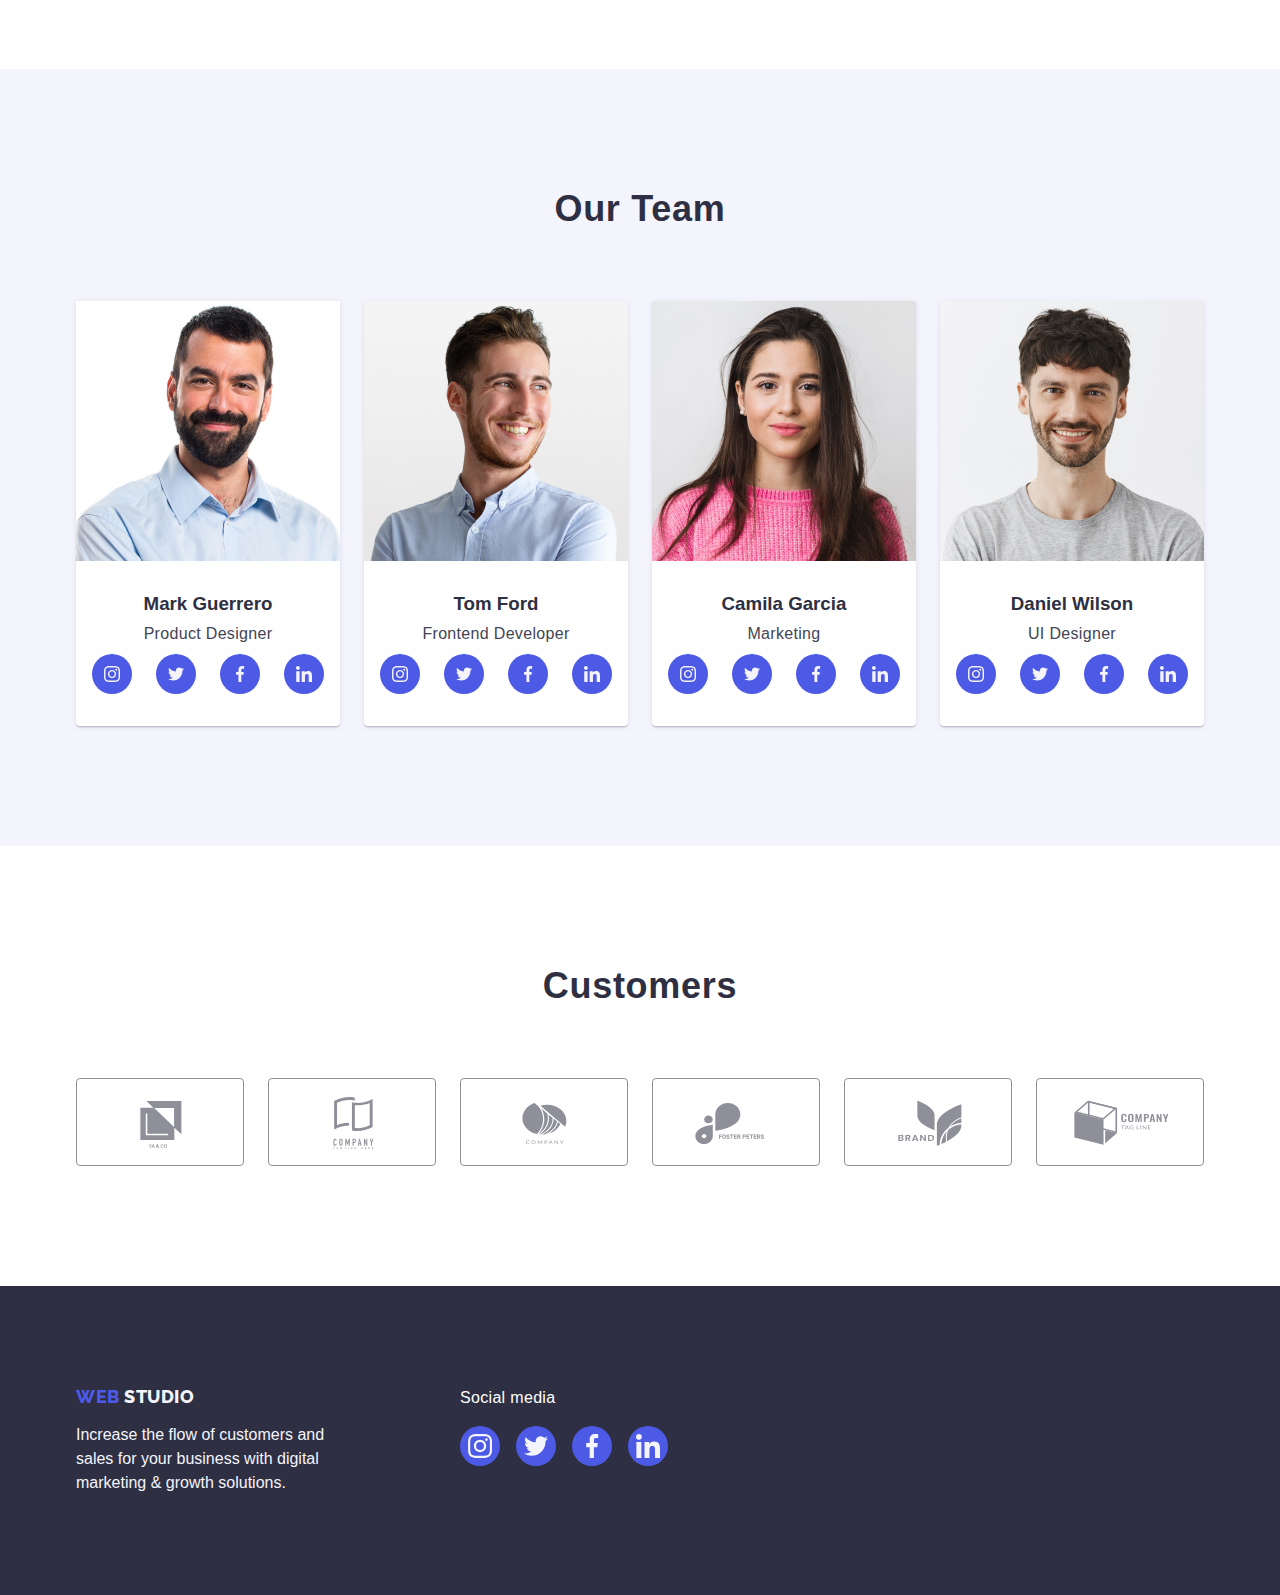
==== commit 8093ffa3: "." ====
--- a/index.html
+++ b/index.html
@@ -31,12 +31,12 @@
               <a href="./index.html" class="header-list-menu link current">Studio</a>
             </li>
             <li>
-              <a href="./portfolio.html" class="header-list-menu link current"
+              <a href="./portfolio.html" class="header-list-menu link "
                 >Portfolio</a
               >
             </li>
             <li>
-              <a href="" class="header-list-menu link current">Contacts</a>
+              <a href="" class="header-list-menu link ">Contacts</a>
             </li>
           </ul>
         </nav>
@@ -64,7 +64,7 @@
 
       <section class="hero-section">
         <div class="hero-div container">
-          <h1 class="title-hero">Effective Solutions for Your Business</h1>
+          <h1 class="title-hero">Effective Solutions<br />for Your Business</h1>
           <button type="button" class="hero-button" data-modal-open>Order Service</button>
         </div>
       </section>
--- a/css/styles.css
+++ b/css/styles.css
@@ -183,12 +183,8 @@
   letter-spacing: 0.02em;
   padding: 24px 0;
   position: relative;
-  color: #404bbf;
+  color: #2e2f42;
   transition: color 250ms cubic-bezier(0.4, 0, 0.2, 1);
-}
-
-.header-list-menu.current{
-  color: #404bbf;
 }
 
 
@@ -199,12 +195,21 @@
   bottom: -1px;
   height: 4px;
   width: 100%;
+  border-radius: 2px;
   background-color: #404bbf;
-  border-radius: 2px;
-}
+  opacity: 0;
+}
+
+.header-list-menu:hover:after,
+.header-list-menu:focus:after,
+.header-list-menu.current:after {
+  opacity: 1;
+} 
+
 
 .header-list-menu:hover,
-.header-list-menu:focus {
+.header-list-menu:focus,
+.header-list-menu.current {
   color: #404bbf;
 }
 
@@ -229,7 +234,6 @@
 }
 
 .title-hero {
-  max-width: 496px;
   margin-left: auto;
   margin-right: auto;
   font-size: 56px;
